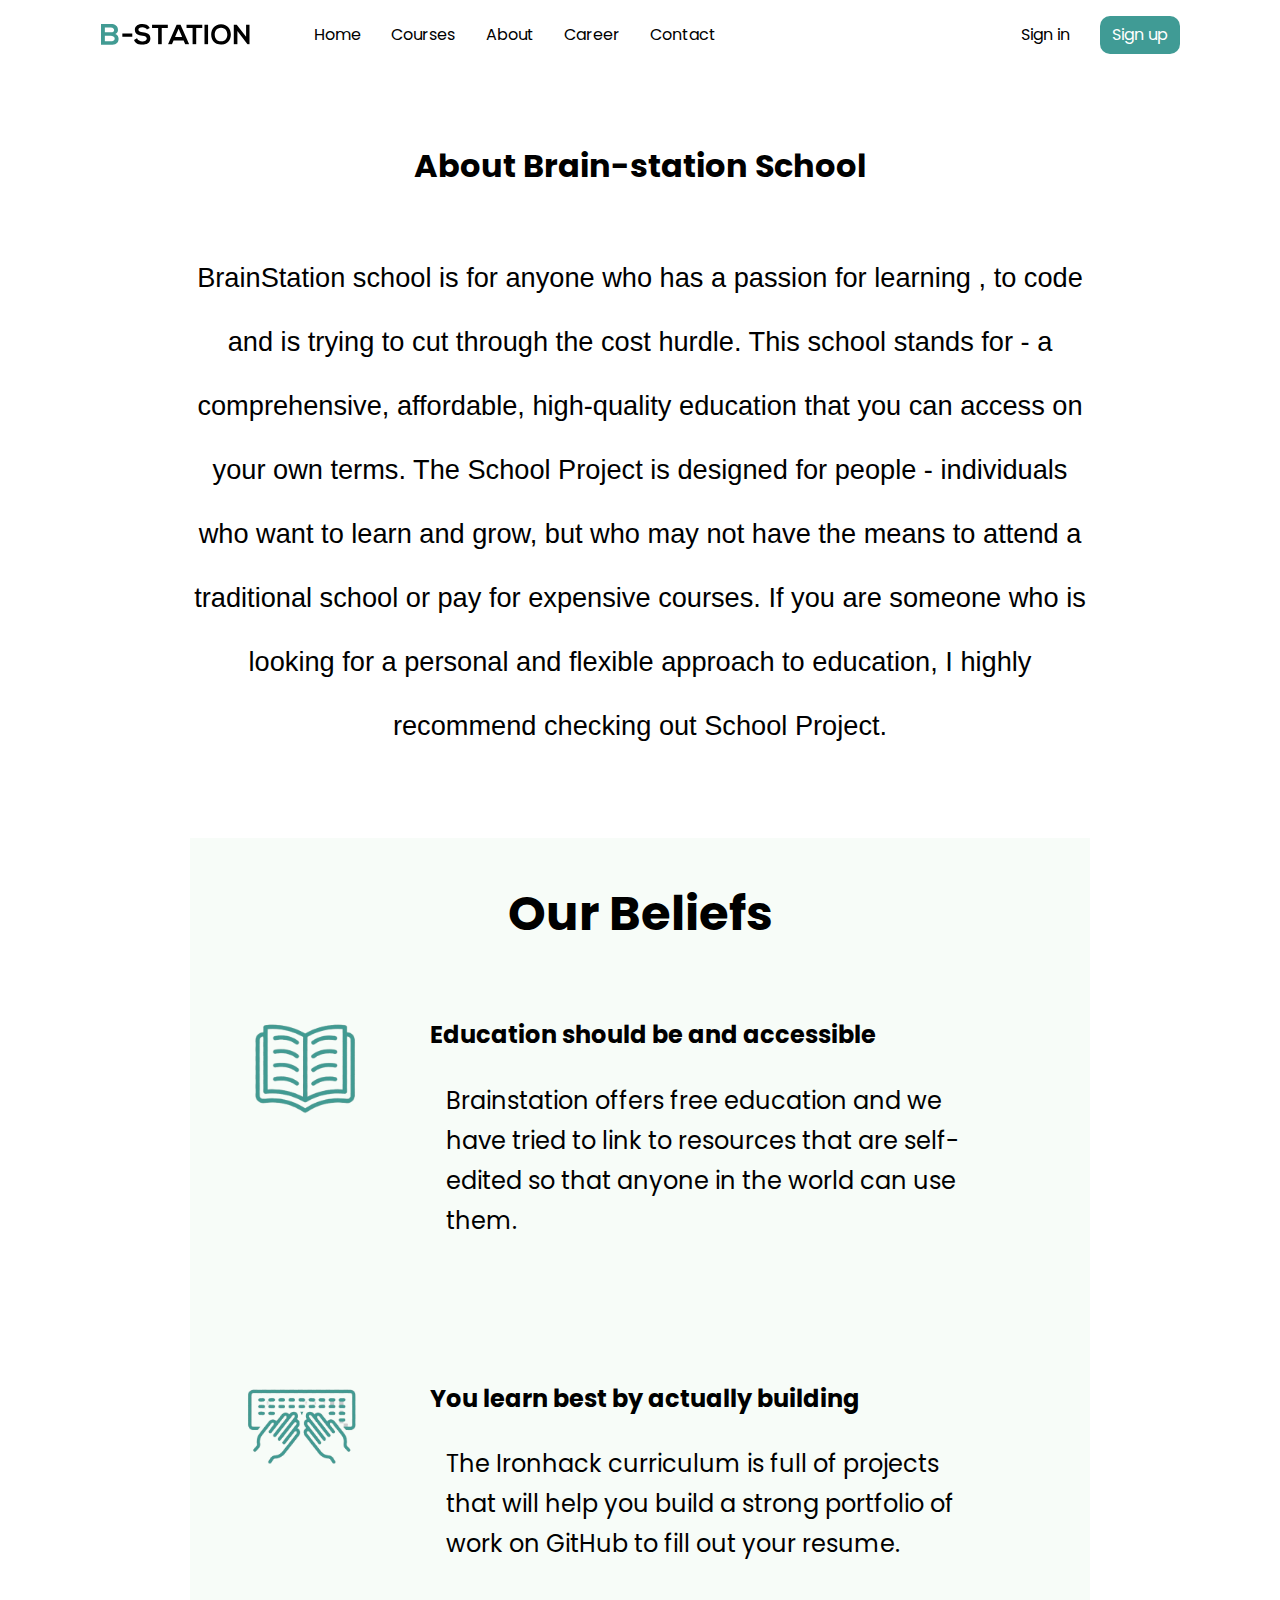
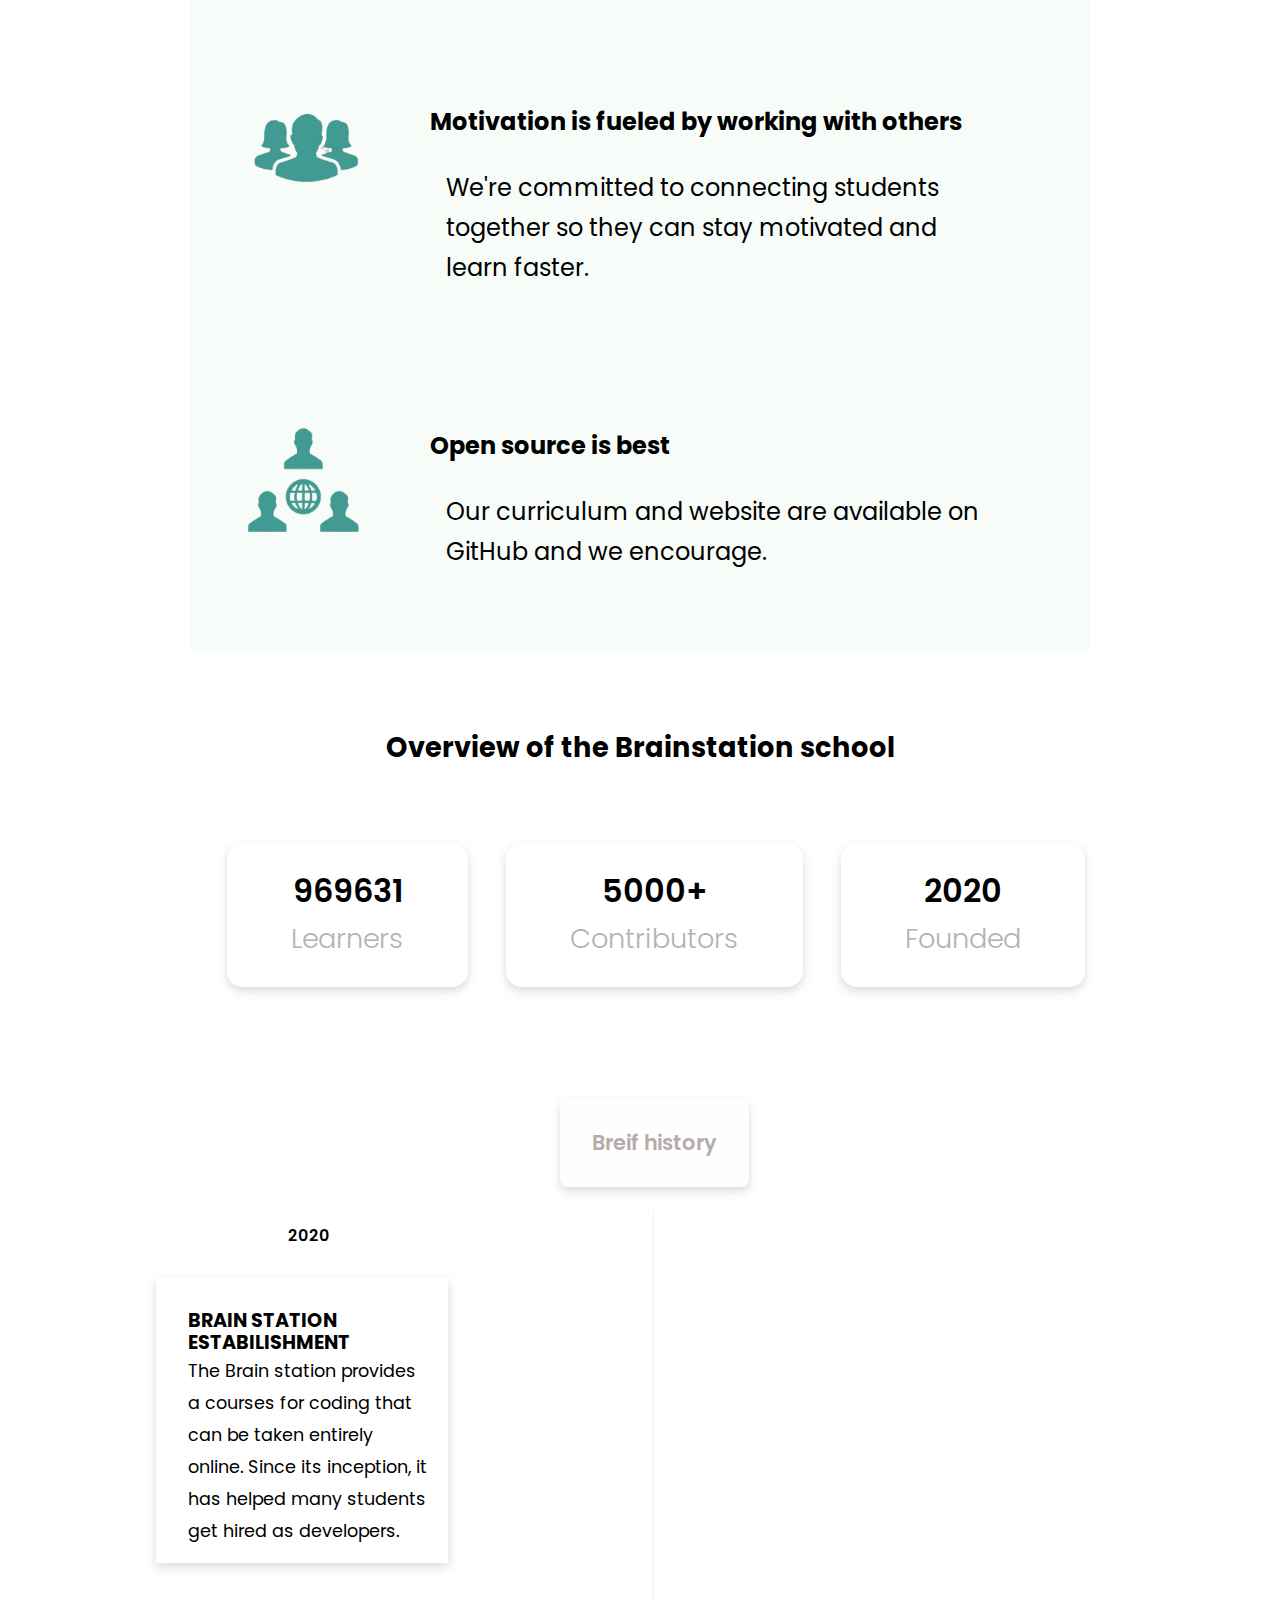
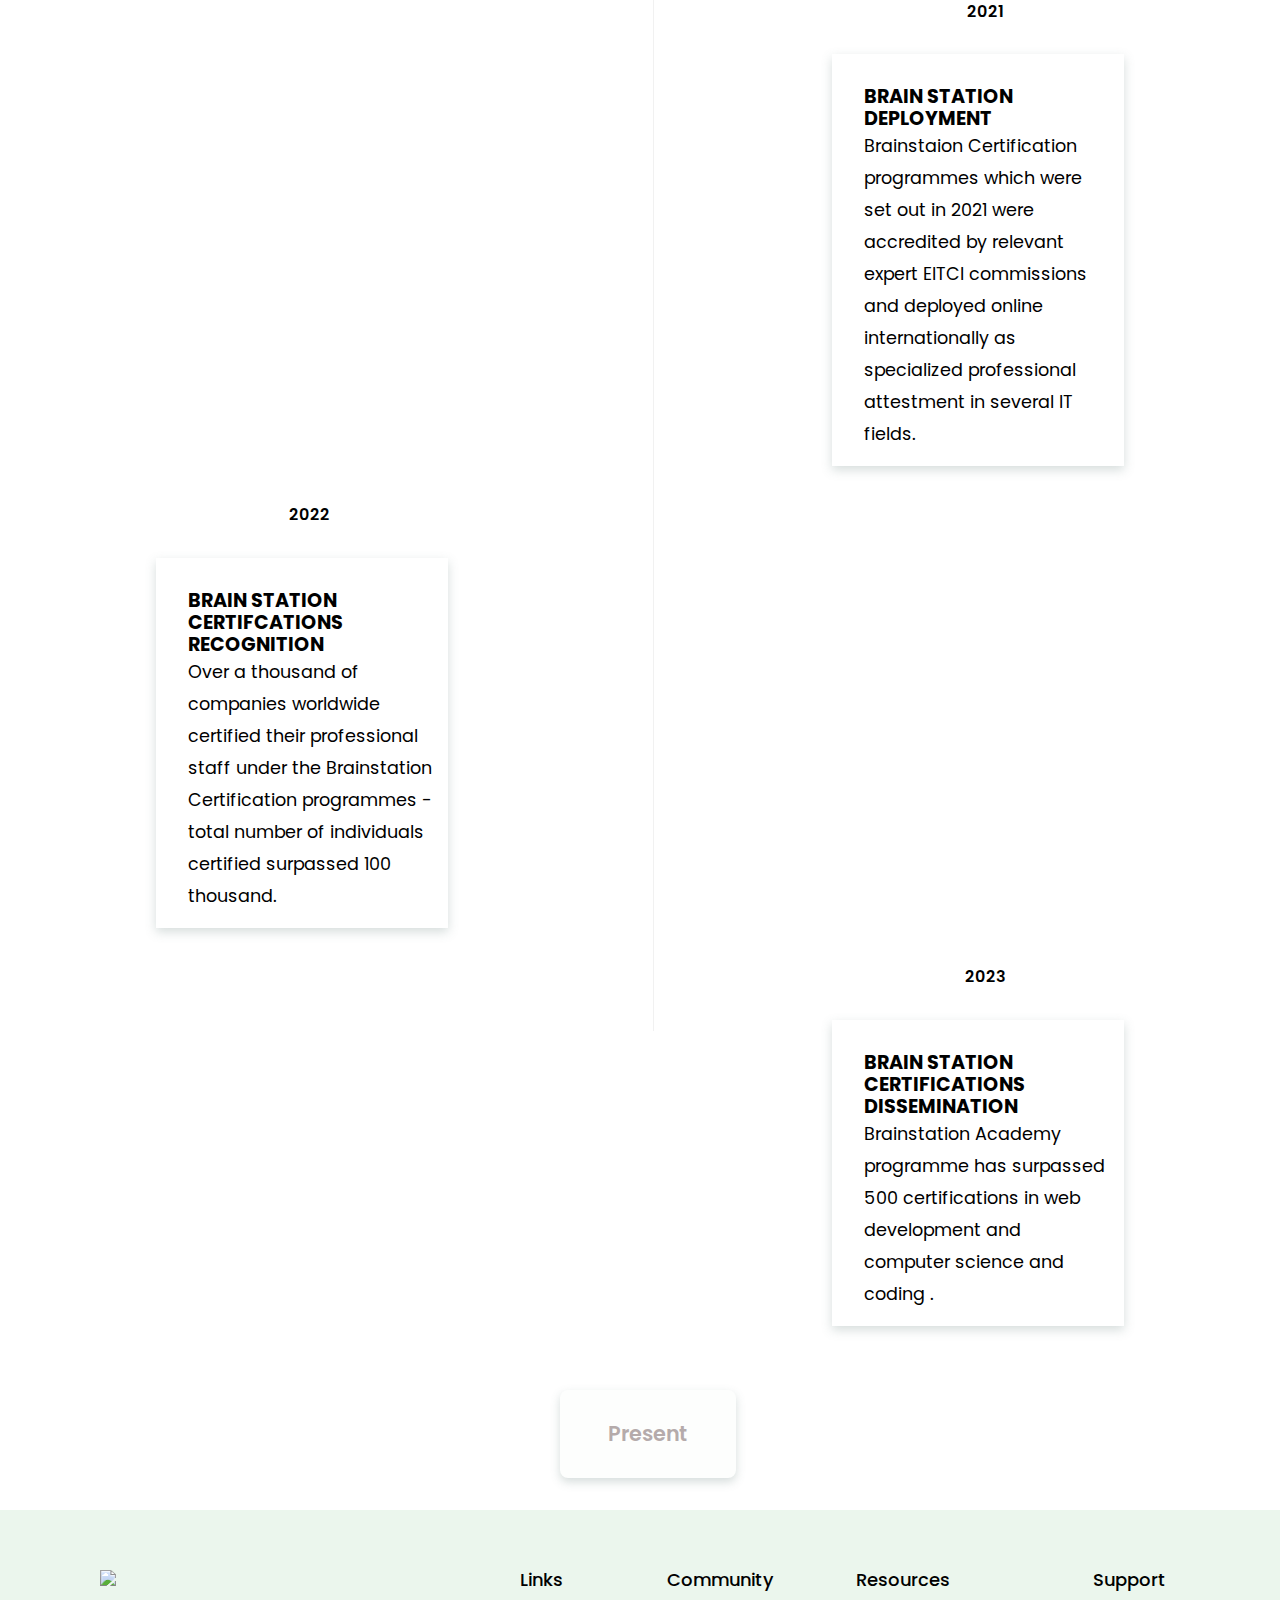
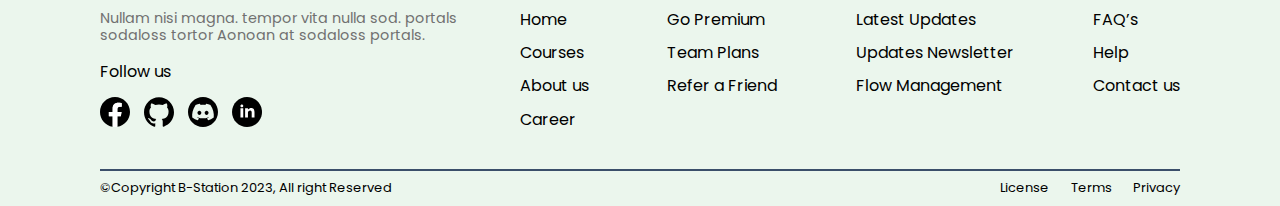
==== pages/about.html @ 4d14a23e "update" ====
<!DOCTYPE html>
<html lang="en">
  <head>
    <meta charset="UTF-8" />
    <meta http-equiv="X-UA-Compatible" content="IE=edge" />
    <meta name="viewport" content="width=device-width, initial-scale=1.0" />
    <link rel="icon" type="image/x-icon" href="../assets/icon/logo-b.svg" />
    <link rel="stylesheet" href="../css/normalize.css" />
    <link rel="stylesheet" href="../css/about.css" />
    <title>B-Station</title>
  </head>
  <body>
    <!-- ------------------*** Header*** ------------------ -->
    <header>
      <nav class="my-navbar">
        <a href="#" class="nav-branding"
          ><img src="../assets/icon/logo.svg" alt="logo"
        /></a>
        <ul class="nav-menu">
          <li class="nav-item">
            <a href="../index.html" class="nav-link">Home</a>
          </li>
          <li class="nav-item">
            <a href="courses.html" class="nav-link">Courses</a>
          </li>
          <li class="nav-item">
            <a href="about.html" class="nav-link">About</a>
          </li>
          <li class="nav-item">
            <a href="career.html" class="nav-link">Career</a>
          </li>

          <li class="nav-item flex-space">
            <a href="contact.html" class="nav-link">Contact</a>
          </li>
          <li class="nav-item">
            <a href="login.html" class="nav-link"> Sign in</a>
          </li>
          <li class="nav-item">
            <a href="register.html" class="nav-link"> Sign up</a>
          </li>
        </ul>
        <div class="hamburger">
          <span class="bar"></span>
          <span class="bar"></span>
          <span class="bar"></span>
        </div>
      </nav>
    </header>
    <div style="width: 100%; height: 70px"></div>
    <!-- ------------------------------------*** main *** ------------------ -->
    <main class="about-main">
      <!-------------------------------this is the first section--------------------------- -->
          <div class="intro-about">
              <h1 class="heading-about">About Brain-station School</h1>
              <p class="about-text">BrainStation school is for anyone who has a passion for learning ,
              to code and is trying to cut through the cost hurdle. This school stands for - a comprehensive,
               affordable, high-quality education that you can access on your own terms.
              The School Project is designed for people - individuals who want to learn and grow,
               but who may not have the means to attend a traditional school or pay for expensive courses.
              If you are someone who is looking for a personal and flexible approach to education,
              I highly recommend checking out School Project.</p>
          </div>
      
      
      <!---------------------------- this is the second section of about page------------------------>
      <div class="beliefs">
              <h2>Our Beliefs</h2>
              <div class="vesion1">
              <img src="..\assets\images\1-removebg-preview.png" alt="This image represent the education">
              <div class="text">
              <h3>Education should be and accessible</h3>
              <p class="beliefs">Brainstation offers free education and we have tried to link to resources
              that are self-edited so that anyone in the world can use them.</p>
          </div>
          </div>
          <div class="vesion2">
              <img src="..\assets\images\22-removebg-preview.png" alt="This image represent the accessible">
              <div class="text">
              <h3>You learn best by actually building</h3>
              <p class="beliefs">The Ironhack curriculum is full of projects that will help you build
                  a strong portfolio of work on GitHub to fill out your resume.</p></div>
          </div>
          <div class="vesion3">
              <img src="..\assets\images\3-removebg-preview.png" alt="This image represent the learning best">
              <div class="text">
              <h3>Motivation is fueled by working with others</h3>
              <p class="beliefs">We're committed to connecting students together so they can stay
                   motivated and learn faster.</p></div>
          </div>
          <div class="vesion4">
              <img src="..\assets\images\4-removebg-preview.png" alt="This image represent the working">
              <div class="text">
              <h3>Open source is best</h3>
              <p class="beliefs">Our curriculum and website are available on GitHub and we encourage. </p>
          </div>
      </div>
          </div>
      </div>
      <!-- -------------------------------------------this third section -------------------------------->
      <div class="overview-about">
          <h2 class="overview-about">Overview of the Brainstation school </h2>
          <div class="items" id=" card">
          <div class="item">
              <p>969631</p>
              <p class="second">Learners</p>
          </div>
          <div class="item">
              <p>5000+</p>
              <p class="second">Contributors</p>

          </div>
          <div class="item">
              <p>2020</p>
              <p class="second">Founded</p>
          </div>
      </div>
      </div>
      <!----------------------------------this fourth section----------------------------------->
      <div class="line-desktop"></div>
      
      <div class="history">
          <div class="breif">
              <p>Breif history</p>
          </div>
          <!-- -------------------------------one----------------------------------------->
          <div class="one">
          <div class="line-icon">
          <div class="line"></div>
           <i class="fa-solid fa-calendar-days"></i><span>2020</span>
          </div>
           <div class="history-text">
                  <h3>BRAIN STATION ESTABILISHMENT</h3>
                  <p>The Brain station provides a courses for coding  that can be taken
                       entirely online. Since its inception, it has helped many students get
                        hired as developers.</p>
              </div>
          </div>
          <!-- --------------------------------two----------------------------------------->
      <div class="two">
              <div class="line-icon">
                  <div class="line"></div>
                  <i class="fa-solid fa-calendar-days"></i><span>2021</span>
                  </div>
                      <div class="history-text">
                      <h3>BRAIN STATION DEPLOYMENT</h3>
                      <p>Brainstaion Certification programmes which were set out in 2021 were accredited by relevant
                      expert EITCI commissions and deployed online internationally as specialized professional 
                      attestment in several IT fields.</p>
                      </div>
                  </div>
       <!-------------------------------------------- three ----------------------------->
      <div class="three">
                      <div class="line-icon">
                          <div class="line"></div>
                          <i class="fa-solid fa-calendar-days"></i><span>2022</span> </div>
                           <div class="history-text">
                              <h3>BRAIN STATION CERTIFCATIONS RECOGNITION</h3>
                               <p>Over a thousand of companies worldwide certified their professional staff under the 
                       Brainstation Certification programmes - total number of individuals certified surpassed 100 
                       thousand.</p>
                            </div>
                          </div>
      
                          <div class="four">
                              <div class="line-icon">
                                  <div class="line"></div>
                                  <i class="fa-solid fa-calendar-days"></i><span>2023</span> </div>
                                   <div class="history-text">
                                      <h3>BRAIN STATION CERTIFICATIONS DISSEMINATION</h3>
                                       <p>Brainstation Academy programme has
                                           surpassed 500 certifications in web development and computer science and coding .</p>
                                    </div>
                                  </div>
                                     <!----------------------------------------------------------------------the vertical line------------------------------------------------------------ -->
         <div class="present">
          <div class="line"></div>
          <div class="breif2">
              <p>Present</p>
          </div>
      </div>
      </div>
      </main>

    <!-- ------------------*** Footer *** ------------------ -->

    <section class="section-footer">
      <footer class="top">
        <div class="logo-footer">
          <img src="./assets/icon/logo.svg" />
          <div class="description">
            Nullam nisi magna. tempor vita nulla sod. portals sodaloss tortor
            Aonoan at sodaloss portals.
          </div>
          <div>Follow us</div>
          <div class="social-media">
            <img src="../assets/icon/facebook.svg" alt="facebook" />
            <img src="../assets/icon/github.svg" alt="facebook" />
            <img src="../assets/icon/discord.svg" alt="facebook" />
            <img src="../assets/icon/linkedin.svg" alt="facebook" />
          </div>
        </div>

        <div class="my-links">
          <div>
            <h2>Links</h2>
            <a href="#">Home</a>
            <a href="#">Courses</a>
            <a href="#">About us</a>
            <a href="#">Career</a>
          </div>
          <div>
            <h2>Community</h2>
            <a href="#">Go Premium</a>
            <a href="#">Team Plans</a>
            <a href="#">Refer a Friend</a>
          </div>
          <div>
            <h2>Resources</h2>
            <a href="#">Latest Updates</a>
            <a href="#">Updates Newsletter</a>
            <a href="#">Flow Management</a>
          </div>
          <div>
            <h2>Support</h2>
            <a href="#">FAQ’s</a>
            <a href="#">Help</a>
            <a href="#">Contact us</a>
          </div>
        </div>
      </footer>
      <footer class="bottom">
        <div class="legal">
          <div>&copy;Copyright B-Station 2023, All right Reserved</div>
          <div>
            <a href="#"> License </a>
            <a href="#"> Terms </a>
            <a href="#"> Privacy </a>
          </div>
        </div>
      </footer>
    </section>
    <script src="../javascript/script.js"></script>
  </body>
</html>
---- css/about.css ----
/* import */
@import url('https://fonts.googleapis.com/css2?family=Poppins:wght@100;200;300;400;500;600;700&display=swap');

* {
    padding: 0;
    margin: 0;
    box-sizing: border-box;
    font-family: 'Poppins', sans-serif;
}
/* ----------*** Header ***---------- */
header {
    background-color: #ffffff;
    position: fixed;
    top: 0;
    width: 100%;
    padding: 0 100px;
    z-index: 100;
}

li {
    list-style: none;
}

a {
    color: black;
    text-decoration: none;
}

.my-navbar {
    min-height: 70px;
    display: flex;
    justify-content: space-between;
    align-items: center;
}

.nav-branding {
    padding-right: 5vw;
}

.nav-branding img {
    width: 150px;
}

.nav-menu {
    display: flex;
    justify-content: start;
    align-items: center;
    gap: 3.5%;
    width: 100%;
    /* padding-top: 15px; */


}

.nav-menu li:last-child {
    transition: 0.7s ease;
    padding: 10px 12px;
    background-color: #409B95;
    border-radius: 10px;
}

.nav-menu li:last-child a {
    color: #ffffff;
}

.nav-branding {
    font-size: 2rem;
}

.nav-link {
    transition: 0.7s ease;
}

.nav-link:hover {
    color: #409B95;
}

.hamburger {
    display: none;
    cursor: pointer;
}

.bar {
    display: block;
    width: 25px;
    height: 3px;
    margin: 5px auto;
    -webkit-transition: all 0.3s ease-in-out;
    transition: all 0.3s ease-in-out;
    background-color: #000000;
}

.flex-space {
    flex-grow: 2;
}


@media (max-width:768px) {
    header {
        padding: 0 20px;
    }

    .hamburger {
        display: block;
    }

    .hamburger.active .bar:nth-child(2) {
        opacity: 0;
    }

    .hamburger.active .bar:nth-child(1) {
        transform: translateY(8px) rotate(45deg);
    }

    .hamburger.active .bar:nth-child(3) {
        transform: translateY(-8px) rotate(-45deg);
    }

    .nav-menu {
        position: fixed;
        left: -100%;
        top: 70px;
        gap: 0;
        flex-direction: column;
        background-color: #ffffff;
        width: 100%;
        text-align: center;
        transition: 0.3s;
    }

    .nav-item {
        margin: 16px 0;
    }

    .nav-menu.active {
        left: 0;
    }
}

/* Small Screens */

@media (min-width: 768px) and (max-width: 991px) {
    header {
        padding: 0 40px;
    }
}

/* ----------*** category ***---------- */
.about-main{
    margin:0 7%;
  }
  .heading-about{
  font-weight: 700;
  line-height:4rem;
  text-align: center;
  margin-bottom: 3rem;
  margin-top: 4rem;
  }
  @media (min-width: 768px) and (max-width: 991px) {
    .heading-about {
        font-size: 2rem;
        line-height: 2rem;
        text-align: center;
        margin-bottom: 2rem;
        margin-top: 4rem;
    }
    }
    @media (max-width:768px){
        .about-main{
            margin:0 7%;
          }
    }
    @media (max-width:768px) {
        .heading-about {
            font-weight: 700;
            font-size: 1.1rem;
            line-height: 18px;
            text-align: center;
            margin-bottom: 2rem;
            margin-top: 4rem;
            }
        }

  .about-text{
  font-family: 'Arial';
  font-style: normal;
  font-weight: 500;
  line-height: 4rem;
  font-size: 1.7rem;
  text-align: center;
  margin-bottom: 5rem;
  margin-left: 100px;
  margin-right: 100px;
  }
  @media (min-width: 768px) and (max-width: 991px){
    .about-text{
        font-family: 'Arial';
        font-style: normal;
        font-weight: 500;
        line-height: 3rem;
        font-size: 1.2rem;
        text-align: justify;
        margin-bottom: 2rem;
        margin-left: 8%;
        margin-right: 8%;
  }
}
@media (max-width:768px) {
    .about-text {
        font-family: 'Arial';
        font-style: normal;
        font-weight: 400;
        line-height: 1.5rem;
        text-align: justify;
        margin-bottom: 2rem;
        font-size: 1.25rem;
        margin-left: 20px;
  margin-right: 20px;
        }
    }
  .beliefs{
    background-color: #F7FCF8;
    padding: 1rem;
    font-size: 2rem;
    margin-left: 100px;
    margin-right: 100px;
  }
  @media (max-width:768px) {
    .beliefs{
        text-align: center;
        background-color: #F7FCF8;
        padding: 1rem;
        margin-bottom: 2rem;
        margin-left: 20px;
        margin-right: 20px;
      }
  }
  .beliefs p{
      background-color: none;
      width: 80%;
  }
  @media (min-width: 768px) and (max-width: 991px){
    .beliefs p{
    margin-left: 0;
    }}
    @media (max-width:768px) {
        .beliefs p{
            font-size: 1rem;
   }
    }

  .beliefs h2{
      text-align: center;
      margin-top: 2rem;
  }

  @media (min-width: 768px) and (max-width: 991px){
    .beliefs h2{
    text-align: center;
    margin-top: 4rem;
    font-size: 1.8rem;
  }
}
@media (max-width:768px) {
        .beliefs h2 {
    text-align: center;
    margin-top: 2rem;
    font-size: 1.8rem;
}
}
  .beliefs img{
    width: 8rem;
    height: max-content;
    margin-top: 4rem;
  }
  @media (min-width: 768px) and (max-width: 991px){ 
    .beliefs img{
        width: 8rem;
        height: max-content;
        margin-top: 4rem; 
       margin-left: 35%;
    }
}
@media (max-width:768px) {
    .beliefs img{
            width: 8rem;
            height: max-content;
            margin-top: 2rem;
            margin-left: 0; 
        }
        }
  .overview-about h2{
    font-size: 1.7rem;
    text-align: center;
    margin-bottom: 5rem;
    margin-top: 5rem;
  }
  @media (min-width: 768px) and (max-width: 991px){ 
    .overview-about h2{
        font-size: 1.5rem;
        text-align: center;
        margin-bottom: 3rem;
        margin-top: 3rem
    }
}
@media (max-width:768px) {
    .overview-about h2{
        font-size: 1.2rem;
        text-align: center;
        margin: 3rem 3rem;
        line-height: 2rem;
    }
}

  .items{
     justify-content: space-evenly;
    display: flex;
    font-size: 2rem;
    margin-bottom: 5rem;
    margin-left: 100px;
    margin-right: 100px;

  }
  @media (max-width:768px) {
    .items{
        display: flex;
        flex-direction: column;
        justify-content: space-between;
        font-size: 5rem;
        margin-bottom: 3rem;
        margin-left: 6%;
        margin-right: 6%;
  }}
  .item{
    border-radius: 1rem;
    box-shadow: rgba(92, 119, 117, 0.25) 0px 4px 10px;
    text-align: center;
    line-height: 2rem;
    padding: 2rem 4rem;
    font-weight: 600;
    margin-bottom: 2rem;
    margin-left: 2rem;
  }

  @media (min-width: 768px) and (max-width: 991px){ 
    .item{
        line-height: 2rem;
        padding: 1rem 2rem;
        font-weight: 600;
       font-size: 1.5rem;
       box-shadow: 0px 4px 10px rgba(92, 119, 117, 0.25);
       border-radius: 1rem;
       text-align: center;
    }
}
@media (max-width:768px) {
    .item{
        line-height: 2rem;
        padding: 1rem 2rem;
        font-weight: 600;
       font-size: 1.5rem;
    }  
}

  .second{
      color: rgb(178, 178, 178);
      font-size: 1.7rem;
      padding-top: 1rem;
      font-weight: 300;
  }
  @media (min-width: 768px) and (max-width: 991px){ 
    .second{
        line-height: 1.2rem;
       font-size: 1.2rem;
    }
}
@media (max-width:768px) {
    .second{
        line-height: 1.2rem;
       font-size: 1.2rem;
    } 
}
  .vesion1{
      display: flex;
      justify-content: start;
      margin-left: 2rem;
      margin-bottom: 3rem;
  }
  @media (min-width: 768px) and (max-width: 991px){
    p .beliefs{
    margin-left: 2rem;
    }}
     @media (max-width:768px) {
        p .beliefs{
            margin-left: 2rem;
            }
    }
  @media (min-width: 768px) and (max-width: 991px){
    .vesion1{
        display: block;
        justify-content: start;
        margin-bottom: 3rem;
        margin-left: 5%;
        margin-bottom: 2rem;
  }
  .vesion1 h3{
    font-size: 2rem;
    padding: 0;
  }
  .beliefs .text p{
    font-size: 2rem;
    padding: 0;
    line-height: 3rem;
    font-size: 1.2rem;
    margin-left: 2rem;
    margin-top: 2rem;
    text-align: center;
  }
}
@media (max-width:768px) {
    .vesion1{
        display: block;
        justify-content: start;
        margin-bottom: 3rem;
        margin-left: 5%;
        margin-bottom: 2rem;
  }
  .vesion1 h3{
    font-size: 2rem;
    padding: 0;
  }
  .beliefs .text p{
    font-size: 2rem;
    padding: 0;
    line-height: 3rem;
    font-size: 1.2rem;
    margin-left: 2rem;
    margin-top: 2rem;
    text-align: center;
  }
}

  .vesion2{
    display: flex;
    justify-content: start;
    margin-left: 2rem;
    margin-bottom: 3rem;
  }

  @media (min-width: 768px) and (max-width: 991px){
    p .beliefs{
    margin-left: 2rem;
    }}
    @media (max-width:768px) {
        p .beliefs{
            margin-left: 2rem;
            } 
    }
  @media (min-width: 768px) and (max-width: 991px){
    .vesion2{
        display: block;
        justify-content: start;
        margin-bottom: 3rem;
        margin-left: 5%;
        margin-bottom: 2rem;
  }
  .vesion2 h3{
    font-size: 2rem;
    padding: 0;
  }
  .beliefs .text p{
    padding: 0;
    line-height: 3rem;
    font-size: 1.2rem;
    margin-left: 2rem;
    margin-top: 2rem;
    text-align: center;
  }
}
@media (max-width:768px) {
    .vesion2{
        display: block;
        justify-content: start;
        margin-bottom: 3rem;
        margin-left: 5%;
        margin-bottom: 2rem;
  }
  .vesion2 h3{
    font-size: 2rem;
    padding: 0;
  }
  .beliefs .text p{
        font-size: 2rem;
        padding: 0;
        line-height: 1.5rem;
        font-size: 1rem;
        margin-left: 2rem;
        margin-top: 2rem;   
    }  
}
  .vesion3{
      display: flex;
      justify-content: start;
      margin-left: 2rem;
      margin-bottom: 3rem;
  }

  @media (min-width: 768px) and (max-width: 991px){
    p .beliefs{
    margin-left: 2rem;
    }}
    @media (max-width:768px) {
        p .beliefs{
            margin-left: 2rem;
            }  
    }
  @media (min-width: 768px) and (max-width: 991px){
    .vesion3{
        display: block;
        justify-content: start;
        margin-bottom: 3rem;
        margin-left: 5%;
        margin-bottom: 2rem;
  }
  .vesion3 h3{
    font-size: 2rem;
    padding: 0;
  }
  .beliefs .text p{
    padding: 0;
    line-height: 3rem;
    font-size: 1.2rem;
    margin-left: 2rem;
    margin-top: 2rem;
    text-align: center;
  }
}

@media (max-width:768px) {
    .vesion3{
        display: block;
        justify-content: start;
        margin-bottom: 3rem;
        margin-left: 5%;
        margin-bottom: 2rem;
  }
  .vesion3 h3{
    font-size: 2rem;
    padding: 0;
  }
  .beliefs .text p{
    font-size: 2rem;
    padding: 0;
    line-height: 1.5rem;
    font-size: 1rem;
    margin-left: 2rem;
    margin-top: 2rem;
}
}
  .vesion4{
      display: flex;
      justify-content: start;
      margin-left: 2rem;
      margin-bottom: 3rem;
  }

  @media (min-width: 768px) and (max-width: 991px){
    p .beliefs{
    margin-left: 2rem;
    }}
    @media (max-width:768px) {
        p .beliefs{
            margin-left: 2rem;
            }  
    }
  @media (min-width: 768px) and (max-width: 991px){
    .vesion4{
        display: block;
        justify-content: start;
        margin-bottom: 3rem;
        margin-left: 5%;
        margin-bottom: 2rem;
  }
  .vesion4 h3{
    font-size: 2rem;
    padding: 0;
  }
  .beliefs .text p{
    padding: 0;
    line-height: 3rem;
    font-size: 1.2rem;
    margin-left: 2rem;
    margin-top: 2rem;
    text-align: center;
  }
}
@media (max-width:768px) {
    .vesion4{
        display: block;
        justify-content: start;
        margin-bottom: 3rem;
        margin-left: 5%;
        margin-bottom: 2rem;
  }
  .vesion4 h3{
    font-size: 2rem;
    padding: 0;
  }
  .beliefs .text p{
    font-size: 2rem;
    padding: 0;
    line-height: 1.5rem;
    font-size: 1rem;
    margin-left: 2rem;
    margin-top: 2rem;
}
}
  .text h3{
      margin-left: 4rem;
      padding-top: 5rem;
      font-size: 1.5rem;
  }
  @media (min-width: 768px) and (max-width: 991px){
    .text h3{
        margin-left: -0.5rem;
        padding-top: 1rem;
        text-align: center;
        font-size: 1.5rem;
    }}
    @media (max-width:768px) {
        .text h3{
            margin-left: -0.5rem;
            padding-top: 1rem;
            text-align: center;
            font-size: 1.2rem;
        }    
    }

  .text p{
        margin-left: 4rem;
    line-height: 2.5rem;
    padding-top: 2rem;
    font-size: 1.5rem;
}
@media (min-width: 768px) and (max-width: 991px){
    .text p{
        margin-left: 10rem;
        line-height: 5rem;
        padding-top: 2rem;
    }}
    @media (max-width:768px) {
        .text p{
            margin-left: 10rem;
            line-height: 5rem;
            padding-top: 2rem;
        }   
    }
  .history{
    text-align: center;
    display: grid;
    grid-template-columns: 5fr 1fr 5fr;
    grid-row: 1fr 3fr 3fr 3fr 3fr 1fr;
    gap: 2rem;
    height: max-content;
    margin-top: 6%;
    margin-right: 6%;
    margin-left: 6%;
  }
  @media (min-width: 768px) and (max-width: 991px){ 
    .history{
        text-align: center;
        display: block;
    }}
    @media (max-width:768px) {
        .history{
            text-align: center;
            display: block;
        }   
    }
    /*-------------------------------------------------------------- noww------------------------- */
  .breif{
    text-align: center;
    border-radius: 0.5rem;
    font-weight: 600;
    width: max-content;
    padding: 2rem 2rem;
    color: rgba(181, 171, 171, 1);
    background: #FDFEFD;
    box-shadow: 0px 4px 10px rgba(92, 119, 117, 0.25);
    grid-column: 2/3;
    grid-row: 1/2;
    height: max-content;
    font-size: 1.3rem;
    margin-left: 5rem;
  }


  @media (min-width: 768px) and (max-width: 991px){ 
    .breif {
        padding: 1rem 1rem;
        font-size: 1rem;
        margin-left: 40%;
        margin-bottom: 2rem;
    }}
    @media (max-width:768px) {
        .breif{
        text-align: center;
        border-radius:.5rem ;
        font-weight: 600;
        font-size: 1.2rem;
        padding: 1rem;
        margin-left: 25%;
        margin-bottom: 2rem;
        color: rgba(181, 171, 171, 1);
        background: #FDFEFD;
        box-shadow: 0px 4px 10px rgba(92, 119, 117, 0.25);
    }}
  .one{
      grid-column: 1/2;
      grid-row: 2/3;
    }
    .two{
      grid-column: 3/4;
      grid-row: 3/4;
    }
    .three{
      grid-column: 1/2;
      grid-row: 4/5;
    }
    .four{
      grid-column: 3/4;
      grid-row: 5/6;
    }
    .present{
      grid-column: 2/3;
      grid-row: 6/7;
       width: 20rem;
      }
    .line-desktop{
    background-color: rgb(241 241 241);
    width: 0.1rem;
    height: 1420px;
    margin-left: 44%;
    position: absolute;
    z-index: 200;
    margin-top: 7rem;
    }
    @media (min-width: 768px) and (max-width: 991px){ 
        .line-desktop {
            display: none;
        }}
        @media (max-width:768px) {
            .line-desktop {
                display: none;
            }
        }
  .breif2{
    text-align: center;
    border-radius:.5rem ;
    font-weight: 600;
    font-size: 1.3rem;
    width: 50%;
    padding: 2rem 3rem;
    margin-bottom: 2rem;
    margin-top: 2rem;
    margin-left: 5rem;
    width: max-content;
    color: rgba(181, 171, 171, 1);
    background: #FDFEFD;
    box-shadow: 0px 4px 10px rgba(92, 119, 117, 0.25);
  
}
@media (min-width: 768px) and (max-width: 991px){ 
    .breif2 {
        padding: 1rem 1rem;
        font-size: 1rem;
        margin-left: 80%;
    }}
    @media (max-width:768px) {
        .breif2 {
            margin-left: 20%;
            font-size: 1.2rem;
            padding: 2rem;
        }}
  .line-icon{
    margin-bottom: 2rem;
    text-align: center;
    font-size:1.5rem;
  }
  .line-icon span{
    font-weight: 600;
    padding-left: 1rem;
    font-size: 1rem;
  }
  @media (min-width: 768px) and (max-width: 991px){ 
    .line-icon{
        font-size:1.5rem;
        margin-top: 3rem;
    }}
    @media (max-width:768px) {
        .line-icon span{
            font-size: 1.5rem;
        } 
    }
  .line-icon i{
    margin-left: -.1rem;
  }
  .history-text{
    padding: 1rem;
    box-shadow: 0px 4px 10px rgba(92, 119, 117, 0.25);
    margin-top: 2rem;
    padding-left: 2rem;
    padding-top: 2rem;
    font-size: 1.2rem;

  }
  @media (min-width: 768px) and (max-width: 991px){ 
    .history-text {
        box-shadow: 0px 4px 10px rgba(92, 119, 117, 0.25);
        padding-left: 3rem;
        padding-top: 2rem;
      }}
      @media (max-width:768px) {
    .history-text {
    padding: 1rem;
    box-shadow: 0px 4px 10px rgba(92, 119, 117, 0.25);
    padding-left: 3rem;
    padding-top: 1rem;
    margin-bottom: 2rem;
   
}
    }

  .history-text h3{
    text-align: start;
    font-size: 1.2rem;
  }
  @media (min-width: 768px) and (max-width: 991px){ 
    .history-text h3{
        text-align: start;
        line-height:2.5rem;
        font-size: 1.5rem;  
    }}
    @media (max-width:768px) {
        .history-text h3{
            text-align: start;
            line-height:2rem;
            font-size: .9rem;  
        }  
    }
  .history-text p{
        text-align: start;
    line-height: 2rem;
    font-size: 1.1rem;
  }
  @media (min-width: 768px) and (max-width: 991px){ 
    .history-text p{
        text-align: start;
        line-height:2.5rem;
        font-size: 1.2rem;  
    }}
    @media (max-width:768px) {
        .history-text p {
            text-align: start;
            line-height: 1.5rem;
            font-size: .9rem;
        } 
    }


/* ----------*** Footer ***---------- */

.section-footer {
    background-color: #EBF6ED;
    padding: 60px 100px 0;
}

footer {
    display: flex;
    align-items: flex-start;

}

.logo-footer img {
    width: 170px;
}

.description {
    margin: 20px 0;
    color: #717171;
    font-size: 0.9rem;
    width: 90%;
}

.social-media {
    margin-top: 15px;
}

.social-media img {
    width: 30px;
    margin-right: 10px;
}

/* links */
.my-links {
    display: flex;
    flex-wrap: wrap;
    justify-content: space-between;
    gap: 20px;

    width: 100%;
}

.my-links>div {
    display: flex;
    flex-direction: column;
    gap: 15px;
    margin-bottom: 20px;

}


.my-links h2 {
    margin-bottom: 5px;
    font-size: 18px;
    color: #000000;
    font-weight: 500;
}

.my-links a {
    color: #000;
    font-size: 16px;
    text-decoration: none;
}

footer.top {
    border-bottom: 2px solid #3a4f6a;
    padding-bottom: 20px;
}

.legal {
    font-size: 13px;
    display: flex;
    justify-content: space-between;
    width: 100%;
    margin: 10px 0;
}

.legal>div:last-child {
    width: 180px;
    display: flex;
    justify-content: space-between;

}

.legal a {
    font-size: 13px;
    color: #000;
    text-decoration: none;
}



/* Mobile */

@media (max-width: 767px) {
    .section-footer {
        padding: 60px 20px 0;
    }

    footer {
        flex-direction: column;
    }

    .my-links {
        flex-direction: column;
        margin-top: 40px;
    }

    .my-links>div {
        margin-bottom: 35px;
    }



    .legal {
        flex-direction: column;
    }

    .legal>div:last-child {
        margin-top: 10px;
    }

}

/* Small Screens */

@media (min-width: 768px) and (max-width: 991px) {
    .section-footer {
        padding: 60px 40px 0;
        margin-bottom: 20rem;
    }


}

/* Medium Screens */
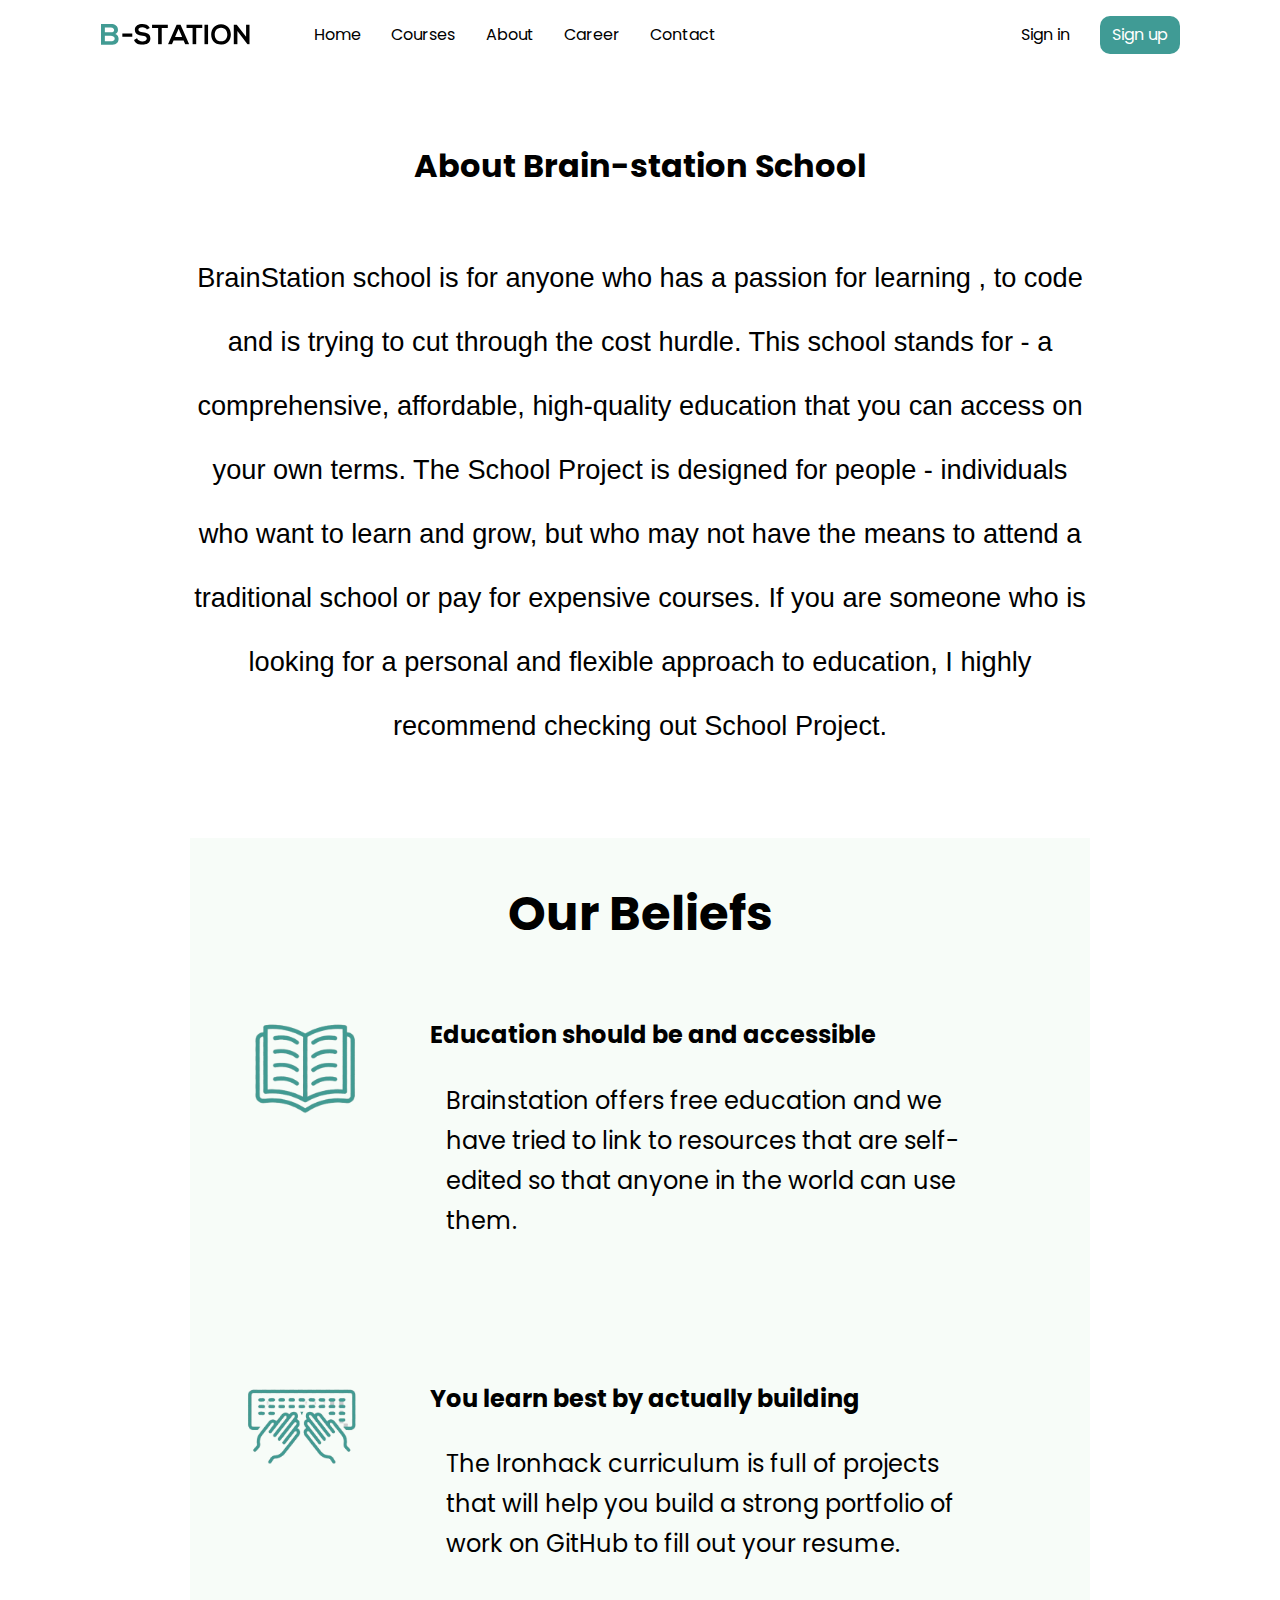
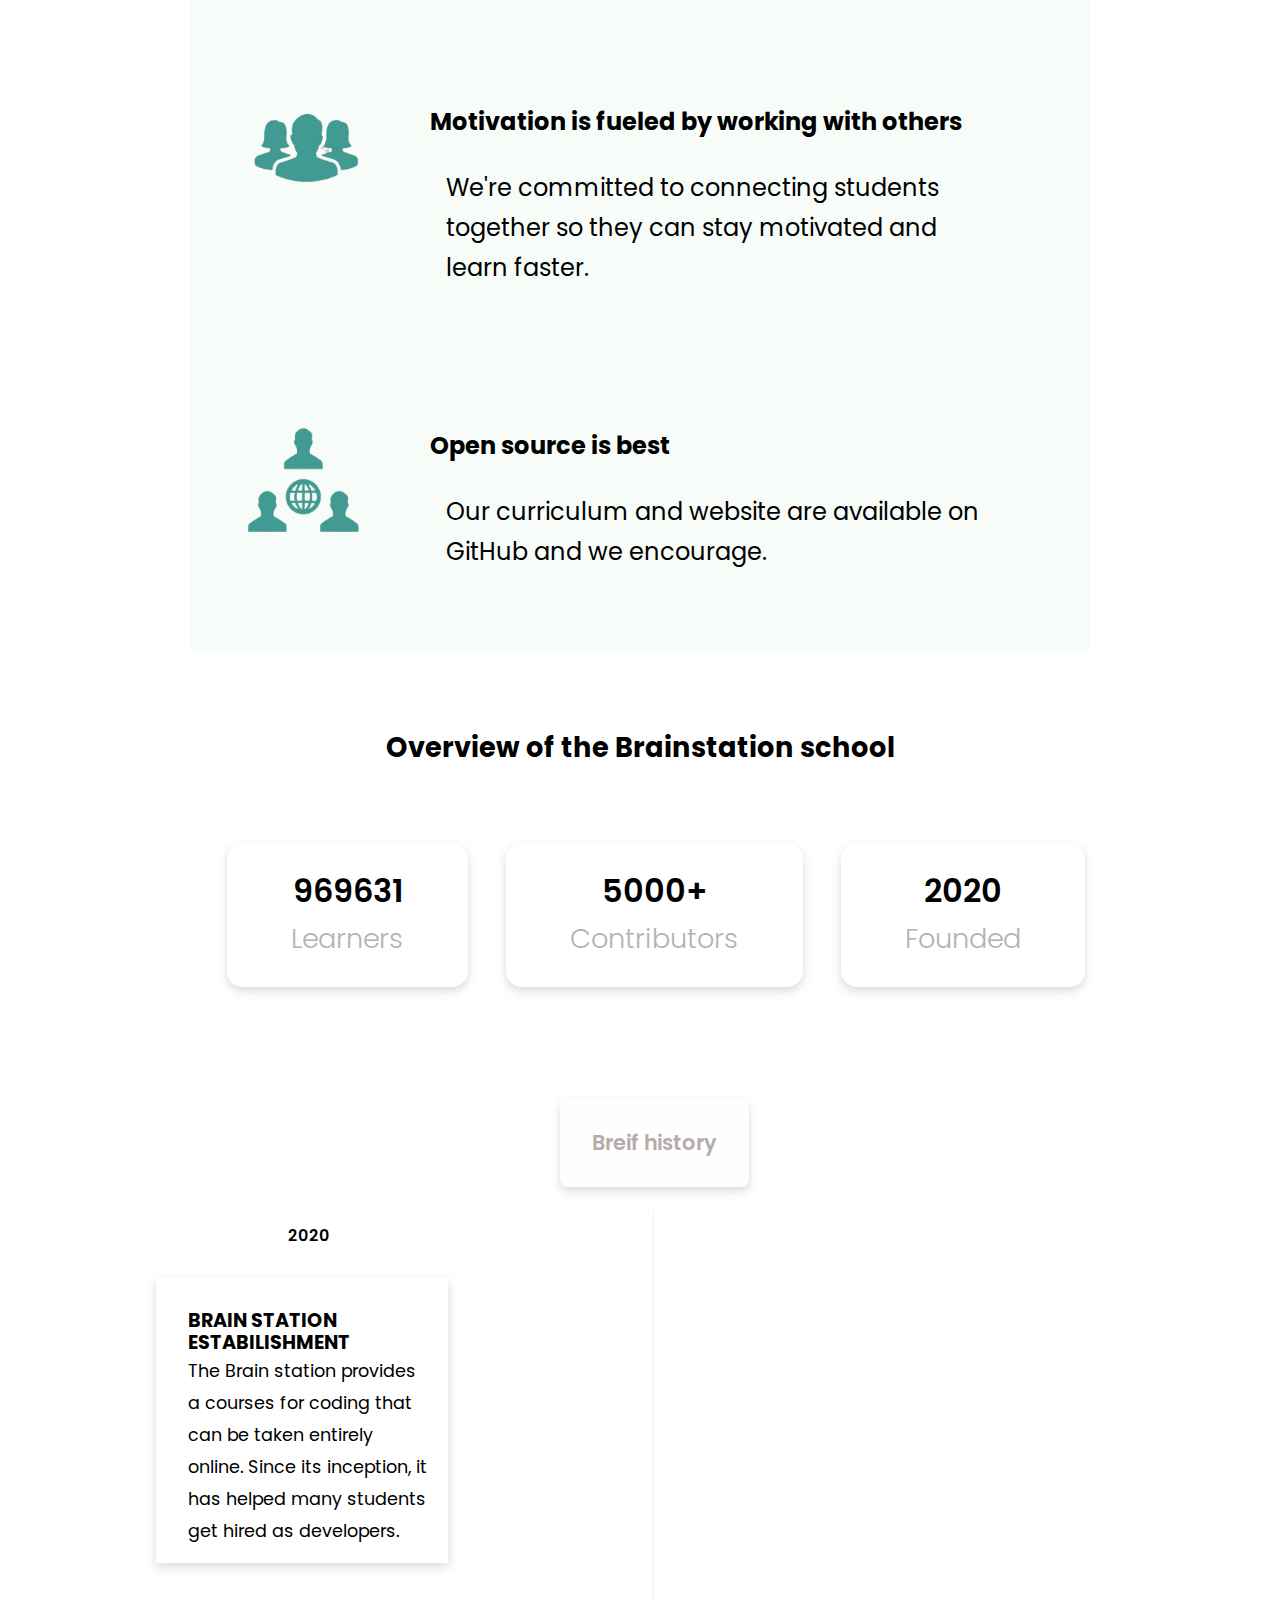
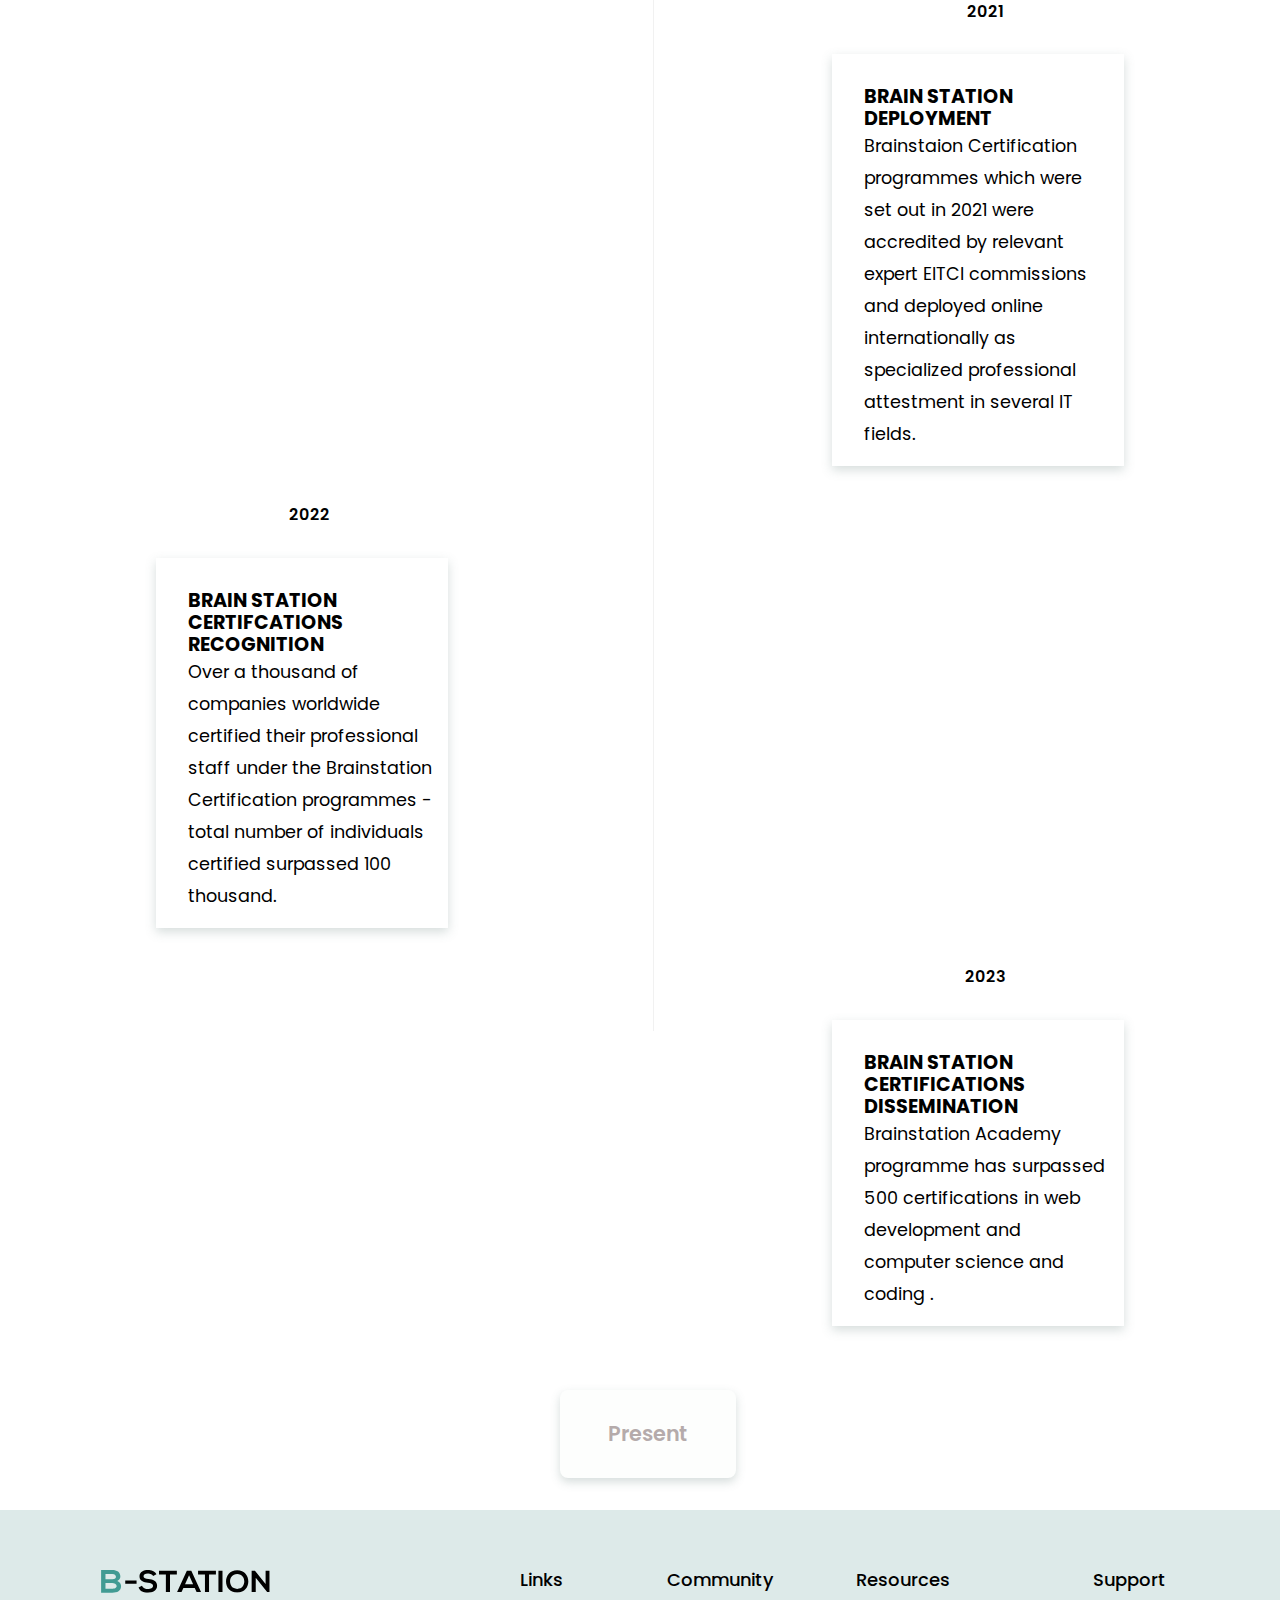
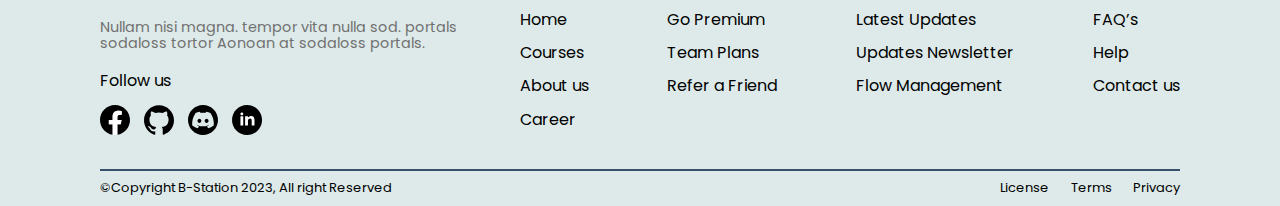
==== commit 673cc627: "edit page courses" ====
--- a/pages/about.html
+++ b/pages/about.html
@@ -187,7 +187,7 @@
     <section class="section-footer">
       <footer class="top">
         <div class="logo-footer">
-          <img src="./assets/icon/logo.svg" />
+          <img src="../assets/icon/logo.svg" />
           <div class="description">
             Nullam nisi magna. tempor vita nulla sod. portals sodaloss tortor
             Aonoan at sodaloss portals.
--- a/css/about.css
+++ b/css/about.css
@@ -2,186 +2,191 @@
 @import url('https://fonts.googleapis.com/css2?family=Poppins:wght@100;200;300;400;500;600;700&display=swap');
 
 * {
-    padding: 0;
-    margin: 0;
-    box-sizing: border-box;
-    font-family: 'Poppins', sans-serif;
-}
+  padding: 0;
+  margin: 0;
+  box-sizing: border-box;
+  font-family: 'Poppins', sans-serif;
+}
+
 /* ----------*** Header ***---------- */
 header {
+  background-color: #ffffff;
+  position: fixed;
+  top: 0;
+  width: 100%;
+  padding: 0 100px;
+  z-index: 100;
+}
+
+li {
+  list-style: none;
+}
+
+a {
+  color: black;
+  text-decoration: none;
+}
+
+.my-navbar {
+  min-height: 70px;
+  display: flex;
+  justify-content: space-between;
+  align-items: center;
+}
+
+.nav-branding {
+  padding-right: 5vw;
+}
+
+.nav-branding img {
+  width: 150px;
+}
+
+.nav-menu {
+  display: flex;
+  justify-content: start;
+  align-items: center;
+  gap: 3.5%;
+  width: 100%;
+  /* padding-top: 15px; */
+
+
+}
+
+.nav-menu li:last-child {
+  transition: 0.7s ease;
+  padding: 10px 12px;
+  background-color: #409B95;
+  border-radius: 10px;
+}
+
+.nav-menu li:last-child a {
+  color: #ffffff;
+}
+
+.nav-branding {
+  font-size: 2rem;
+}
+
+.nav-link {
+  transition: 0.7s ease;
+}
+
+.nav-link:hover {
+  color: #409B95;
+}
+
+.hamburger {
+  display: none;
+  cursor: pointer;
+}
+
+.bar {
+  display: block;
+  width: 25px;
+  height: 3px;
+  margin: 5px auto;
+  -webkit-transition: all 0.3s ease-in-out;
+  transition: all 0.3s ease-in-out;
+  background-color: #000000;
+}
+
+.flex-space {
+  flex-grow: 2;
+}
+
+
+@media (max-width:768px) {
+  header {
+    padding: 0 20px;
+  }
+
+  .hamburger {
+    display: block;
+  }
+
+  .hamburger.active .bar:nth-child(2) {
+    opacity: 0;
+  }
+
+  .hamburger.active .bar:nth-child(1) {
+    transform: translateY(8px) rotate(45deg);
+  }
+
+  .hamburger.active .bar:nth-child(3) {
+    transform: translateY(-8px) rotate(-45deg);
+  }
+
+  .nav-menu {
+    position: fixed;
+    left: -100%;
+    top: 70px;
+    gap: 0;
+    flex-direction: column;
     background-color: #ffffff;
-    position: fixed;
-    top: 0;
     width: 100%;
-    padding: 0 100px;
-    z-index: 100;
-}
-
-li {
-    list-style: none;
-}
-
-a {
-    color: black;
-    text-decoration: none;
-}
-
-.my-navbar {
-    min-height: 70px;
-    display: flex;
-    justify-content: space-between;
-    align-items: center;
-}
-
-.nav-branding {
-    padding-right: 5vw;
-}
-
-.nav-branding img {
-    width: 150px;
-}
-
-.nav-menu {
-    display: flex;
-    justify-content: start;
-    align-items: center;
-    gap: 3.5%;
-    width: 100%;
-    /* padding-top: 15px; */
-
-
-}
-
-.nav-menu li:last-child {
-    transition: 0.7s ease;
-    padding: 10px 12px;
-    background-color: #409B95;
-    border-radius: 10px;
-}
-
-.nav-menu li:last-child a {
-    color: #ffffff;
-}
-
-.nav-branding {
-    font-size: 2rem;
-}
-
-.nav-link {
-    transition: 0.7s ease;
-}
-
-.nav-link:hover {
-    color: #409B95;
-}
-
-.hamburger {
-    display: none;
-    cursor: pointer;
-}
-
-.bar {
-    display: block;
-    width: 25px;
-    height: 3px;
-    margin: 5px auto;
-    -webkit-transition: all 0.3s ease-in-out;
-    transition: all 0.3s ease-in-out;
-    background-color: #000000;
-}
-
-.flex-space {
-    flex-grow: 2;
-}
-
-
-@media (max-width:768px) {
-    header {
-        padding: 0 20px;
-    }
-
-    .hamburger {
-        display: block;
-    }
-
-    .hamburger.active .bar:nth-child(2) {
-        opacity: 0;
-    }
-
-    .hamburger.active .bar:nth-child(1) {
-        transform: translateY(8px) rotate(45deg);
-    }
-
-    .hamburger.active .bar:nth-child(3) {
-        transform: translateY(-8px) rotate(-45deg);
-    }
-
-    .nav-menu {
-        position: fixed;
-        left: -100%;
-        top: 70px;
-        gap: 0;
-        flex-direction: column;
-        background-color: #ffffff;
-        width: 100%;
-        text-align: center;
-        transition: 0.3s;
-    }
-
-    .nav-item {
-        margin: 16px 0;
-    }
-
-    .nav-menu.active {
-        left: 0;
-    }
+    text-align: center;
+    transition: 0.3s;
+  }
+
+  .nav-item {
+    margin: 16px 0;
+  }
+
+  .nav-menu.active {
+    left: 0;
+  }
 }
 
 /* Small Screens */
 
 @media (min-width: 768px) and (max-width: 991px) {
-    header {
-        padding: 0 40px;
-    }
+  header {
+    padding: 0 40px;
+  }
 }
 
 /* ----------*** category ***---------- */
-.about-main{
-    margin:0 7%;
-  }
-  .heading-about{
+.about-main {
+  margin: 0 7%;
+}
+
+.heading-about {
   font-weight: 700;
-  line-height:4rem;
+  line-height: 4rem;
   text-align: center;
   margin-bottom: 3rem;
   margin-top: 4rem;
-  }
-  @media (min-width: 768px) and (max-width: 991px) {
-    .heading-about {
-        font-size: 2rem;
-        line-height: 2rem;
-        text-align: center;
-        margin-bottom: 2rem;
-        margin-top: 4rem;
-    }
-    }
-    @media (max-width:768px){
-        .about-main{
-            margin:0 7%;
-          }
-    }
-    @media (max-width:768px) {
-        .heading-about {
-            font-weight: 700;
-            font-size: 1.1rem;
-            line-height: 18px;
-            text-align: center;
-            margin-bottom: 2rem;
-            margin-top: 4rem;
-            }
-        }
-
-  .about-text{
+}
+
+@media (min-width: 768px) and (max-width: 991px) {
+  .heading-about {
+    font-size: 2rem;
+    line-height: 2rem;
+    text-align: center;
+    margin-bottom: 2rem;
+    margin-top: 4rem;
+  }
+}
+
+@media (max-width:768px) {
+  .about-main {
+    margin: 0 7%;
+  }
+}
+
+@media (max-width:768px) {
+  .heading-about {
+    font-weight: 700;
+    font-size: 1.1rem;
+    line-height: 18px;
+    text-align: center;
+    margin-bottom: 2rem;
+    margin-top: 4rem;
+  }
+}
+
+.about-text {
   font-family: 'Arial';
   font-style: normal;
   font-weight: 500;
@@ -191,223 +196,251 @@
   margin-bottom: 5rem;
   margin-left: 100px;
   margin-right: 100px;
-  }
-  @media (min-width: 768px) and (max-width: 991px){
-    .about-text{
-        font-family: 'Arial';
-        font-style: normal;
-        font-weight: 500;
-        line-height: 3rem;
-        font-size: 1.2rem;
-        text-align: justify;
-        margin-bottom: 2rem;
-        margin-left: 8%;
-        margin-right: 8%;
-  }
-}
-@media (max-width:768px) {
-    .about-text {
-        font-family: 'Arial';
-        font-style: normal;
-        font-weight: 400;
-        line-height: 1.5rem;
-        text-align: justify;
-        margin-bottom: 2rem;
-        font-size: 1.25rem;
-        margin-left: 20px;
-  margin-right: 20px;
-        }
-    }
-  .beliefs{
+}
+
+@media (min-width: 768px) and (max-width: 991px) {
+  .about-text {
+    font-family: 'Arial';
+    font-style: normal;
+    font-weight: 500;
+    line-height: 3rem;
+    font-size: 1.2rem;
+    text-align: justify;
+    margin-bottom: 2rem;
+    margin-left: 8%;
+    margin-right: 8%;
+  }
+}
+
+@media (max-width:768px) {
+  .about-text {
+    font-family: 'Arial';
+    font-style: normal;
+    font-weight: 400;
+    line-height: 1.5rem;
+    text-align: justify;
+    margin-bottom: 2rem;
+    font-size: 1.25rem;
+    margin-left: 20px;
+    margin-right: 20px;
+  }
+}
+
+.beliefs {
+  background-color: #F7FCF8;
+  padding: 1rem;
+  font-size: 2rem;
+  margin-left: 100px;
+  margin-right: 100px;
+}
+
+@media (max-width:768px) {
+  .beliefs {
+    text-align: center;
     background-color: #F7FCF8;
     padding: 1rem;
-    font-size: 2rem;
-    margin-left: 100px;
-    margin-right: 100px;
-  }
-  @media (max-width:768px) {
-    .beliefs{
-        text-align: center;
-        background-color: #F7FCF8;
-        padding: 1rem;
-        margin-bottom: 2rem;
-        margin-left: 20px;
-        margin-right: 20px;
-      }
-  }
-  .beliefs p{
-      background-color: none;
-      width: 80%;
-  }
-  @media (min-width: 768px) and (max-width: 991px){
-    .beliefs p{
+    margin-bottom: 2rem;
+    margin-left: 20px;
+    margin-right: 20px;
+  }
+}
+
+.beliefs p {
+  background-color: none;
+  width: 80%;
+}
+
+@media (min-width: 768px) and (max-width: 991px) {
+  .beliefs p {
     margin-left: 0;
-    }}
-    @media (max-width:768px) {
-        .beliefs p{
-            font-size: 1rem;
-   }
-    }
-
-  .beliefs h2{
-      text-align: center;
-      margin-top: 2rem;
-  }
-
-  @media (min-width: 768px) and (max-width: 991px){
-    .beliefs h2{
+  }
+}
+
+@media (max-width:768px) {
+  .beliefs p {
+    font-size: 1rem;
+  }
+}
+
+.beliefs h2 {
+  text-align: center;
+  margin-top: 2rem;
+}
+
+@media (min-width: 768px) and (max-width: 991px) {
+  .beliefs h2 {
     text-align: center;
     margin-top: 4rem;
     font-size: 1.8rem;
   }
 }
-@media (max-width:768px) {
-        .beliefs h2 {
+
+@media (max-width:768px) {
+  .beliefs h2 {
     text-align: center;
     margin-top: 2rem;
     font-size: 1.8rem;
-}
-}
-  .beliefs img{
+  }
+}
+
+.beliefs img {
+  width: 8rem;
+  height: max-content;
+  margin-top: 4rem;
+}
+
+@media (min-width: 768px) and (max-width: 991px) {
+  .beliefs img {
     width: 8rem;
     height: max-content;
     margin-top: 4rem;
-  }
-  @media (min-width: 768px) and (max-width: 991px){ 
-    .beliefs img{
-        width: 8rem;
-        height: max-content;
-        margin-top: 4rem; 
-       margin-left: 35%;
-    }
-}
-@media (max-width:768px) {
-    .beliefs img{
-            width: 8rem;
-            height: max-content;
-            margin-top: 2rem;
-            margin-left: 0; 
-        }
-        }
-  .overview-about h2{
-    font-size: 1.7rem;
-    text-align: center;
-    margin-bottom: 5rem;
-    margin-top: 5rem;
-  }
-  @media (min-width: 768px) and (max-width: 991px){ 
-    .overview-about h2{
-        font-size: 1.5rem;
-        text-align: center;
-        margin-bottom: 3rem;
-        margin-top: 3rem
-    }
-}
-@media (max-width:768px) {
-    .overview-about h2{
-        font-size: 1.2rem;
-        text-align: center;
-        margin: 3rem 3rem;
-        line-height: 2rem;
-    }
-}
-
-  .items{
-     justify-content: space-evenly;
+    margin-left: 35%;
+  }
+}
+
+@media (max-width:768px) {
+  .beliefs img {
+    width: 8rem;
+    height: max-content;
+    margin-top: 2rem;
+    margin-left: 0;
+  }
+}
+
+.overview-about h2 {
+  font-size: 1.7rem;
+  text-align: center;
+  margin-bottom: 5rem;
+  margin-top: 5rem;
+}
+
+@media (min-width: 768px) and (max-width: 991px) {
+  .overview-about h2 {
+    font-size: 1.5rem;
+    text-align: center;
+    margin-bottom: 3rem;
+    margin-top: 3rem
+  }
+}
+
+@media (max-width:768px) {
+  .overview-about h2 {
+    font-size: 1.2rem;
+    text-align: center;
+    margin: 3rem 3rem;
+    line-height: 2rem;
+  }
+}
+
+.items {
+  justify-content: space-evenly;
+  display: flex;
+  font-size: 2rem;
+  margin-bottom: 5rem;
+  margin-left: 100px;
+  margin-right: 100px;
+
+}
+
+@media (max-width:768px) {
+  .items {
     display: flex;
-    font-size: 2rem;
-    margin-bottom: 5rem;
-    margin-left: 100px;
-    margin-right: 100px;
-
-  }
-  @media (max-width:768px) {
-    .items{
-        display: flex;
-        flex-direction: column;
-        justify-content: space-between;
-        font-size: 5rem;
-        margin-bottom: 3rem;
-        margin-left: 6%;
-        margin-right: 6%;
-  }}
-  .item{
+    flex-direction: column;
+    justify-content: space-between;
+    font-size: 5rem;
+    margin-bottom: 3rem;
+    margin-left: 6%;
+    margin-right: 6%;
+  }
+}
+
+.item {
+  border-radius: 1rem;
+  box-shadow: rgba(92, 119, 117, 0.25) 0px 4px 10px;
+  text-align: center;
+  line-height: 2rem;
+  padding: 2rem 4rem;
+  font-weight: 600;
+  margin-bottom: 2rem;
+  margin-left: 2rem;
+}
+
+@media (min-width: 768px) and (max-width: 991px) {
+  .item {
+    line-height: 2rem;
+    padding: 1rem 2rem;
+    font-weight: 600;
+    font-size: 1.5rem;
+    box-shadow: 0px 4px 10px rgba(92, 119, 117, 0.25);
     border-radius: 1rem;
-    box-shadow: rgba(92, 119, 117, 0.25) 0px 4px 10px;
-    text-align: center;
+    text-align: center;
+  }
+}
+
+@media (max-width:768px) {
+  .item {
     line-height: 2rem;
-    padding: 2rem 4rem;
+    padding: 1rem 2rem;
     font-weight: 600;
-    margin-bottom: 2rem;
-    margin-left: 2rem;
-  }
-
-  @media (min-width: 768px) and (max-width: 991px){ 
-    .item{
-        line-height: 2rem;
-        padding: 1rem 2rem;
-        font-weight: 600;
-       font-size: 1.5rem;
-       box-shadow: 0px 4px 10px rgba(92, 119, 117, 0.25);
-       border-radius: 1rem;
-       text-align: center;
-    }
-}
-@media (max-width:768px) {
-    .item{
-        line-height: 2rem;
-        padding: 1rem 2rem;
-        font-weight: 600;
-       font-size: 1.5rem;
-    }  
-}
-
-  .second{
-      color: rgb(178, 178, 178);
-      font-size: 1.7rem;
-      padding-top: 1rem;
-      font-weight: 300;
-  }
-  @media (min-width: 768px) and (max-width: 991px){ 
-    .second{
-        line-height: 1.2rem;
-       font-size: 1.2rem;
-    }
-}
-@media (max-width:768px) {
-    .second{
-        line-height: 1.2rem;
-       font-size: 1.2rem;
-    } 
-}
-  .vesion1{
-      display: flex;
-      justify-content: start;
-      margin-left: 2rem;
-      margin-bottom: 3rem;
-  }
-  @media (min-width: 768px) and (max-width: 991px){
-    p .beliefs{
-    margin-left: 2rem;
-    }}
-     @media (max-width:768px) {
-        p .beliefs{
-            margin-left: 2rem;
-            }
-    }
-  @media (min-width: 768px) and (max-width: 991px){
-    .vesion1{
-        display: block;
-        justify-content: start;
-        margin-bottom: 3rem;
-        margin-left: 5%;
-        margin-bottom: 2rem;
-  }
-  .vesion1 h3{
-    font-size: 2rem;
-    padding: 0;
-  }
-  .beliefs .text p{
+    font-size: 1.5rem;
+  }
+}
+
+.second {
+  color: rgb(178, 178, 178);
+  font-size: 1.7rem;
+  padding-top: 1rem;
+  font-weight: 300;
+}
+
+@media (min-width: 768px) and (max-width: 991px) {
+  .second {
+    line-height: 1.2rem;
+    font-size: 1.2rem;
+  }
+}
+
+@media (max-width:768px) {
+  .second {
+    line-height: 1.2rem;
+    font-size: 1.2rem;
+  }
+}
+
+.vesion1 {
+  display: flex;
+  justify-content: start;
+  margin-left: 2rem;
+  margin-bottom: 3rem;
+}
+
+@media (min-width: 768px) and (max-width: 991px) {
+  p .beliefs {
+    margin-left: 2rem;
+  }
+}
+
+@media (max-width:768px) {
+  p .beliefs {
+    margin-left: 2rem;
+  }
+}
+
+@media (min-width: 768px) and (max-width: 991px) {
+  .vesion1 {
+    display: block;
+    justify-content: start;
+    margin-bottom: 3rem;
+    margin-left: 5%;
+    margin-bottom: 2rem;
+  }
+
+  .vesion1 h3 {
+    font-size: 2rem;
+    padding: 0;
+  }
+
+  .beliefs .text p {
     font-size: 2rem;
     padding: 0;
     line-height: 3rem;
@@ -417,19 +450,22 @@
     text-align: center;
   }
 }
-@media (max-width:768px) {
-    .vesion1{
-        display: block;
-        justify-content: start;
-        margin-bottom: 3rem;
-        margin-left: 5%;
-        margin-bottom: 2rem;
-  }
-  .vesion1 h3{
-    font-size: 2rem;
-    padding: 0;
-  }
-  .beliefs .text p{
+
+@media (max-width:768px) {
+  .vesion1 {
+    display: block;
+    justify-content: start;
+    margin-bottom: 3rem;
+    margin-left: 5%;
+    margin-bottom: 2rem;
+  }
+
+  .vesion1 h3 {
+    font-size: 2rem;
+    padding: 0;
+  }
+
+  .beliefs .text p {
     font-size: 2rem;
     padding: 0;
     line-height: 3rem;
@@ -440,35 +476,40 @@
   }
 }
 
-  .vesion2{
-    display: flex;
+.vesion2 {
+  display: flex;
+  justify-content: start;
+  margin-left: 2rem;
+  margin-bottom: 3rem;
+}
+
+@media (min-width: 768px) and (max-width: 991px) {
+  p .beliefs {
+    margin-left: 2rem;
+  }
+}
+
+@media (max-width:768px) {
+  p .beliefs {
+    margin-left: 2rem;
+  }
+}
+
+@media (min-width: 768px) and (max-width: 991px) {
+  .vesion2 {
+    display: block;
     justify-content: start;
-    margin-left: 2rem;
     margin-bottom: 3rem;
-  }
-
-  @media (min-width: 768px) and (max-width: 991px){
-    p .beliefs{
-    margin-left: 2rem;
-    }}
-    @media (max-width:768px) {
-        p .beliefs{
-            margin-left: 2rem;
-            } 
-    }
-  @media (min-width: 768px) and (max-width: 991px){
-    .vesion2{
-        display: block;
-        justify-content: start;
-        margin-bottom: 3rem;
-        margin-left: 5%;
-        margin-bottom: 2rem;
-  }
-  .vesion2 h3{
-    font-size: 2rem;
-    padding: 0;
-  }
-  .beliefs .text p{
+    margin-left: 5%;
+    margin-bottom: 2rem;
+  }
+
+  .vesion2 h3 {
+    font-size: 2rem;
+    padding: 0;
+  }
+
+  .beliefs .text p {
     padding: 0;
     line-height: 3rem;
     font-size: 1.2rem;
@@ -477,115 +518,65 @@
     text-align: center;
   }
 }
-@media (max-width:768px) {
-    .vesion2{
-        display: block;
-        justify-content: start;
-        margin-bottom: 3rem;
-        margin-left: 5%;
-        margin-bottom: 2rem;
-  }
-  .vesion2 h3{
-    font-size: 2rem;
-    padding: 0;
-  }
-  .beliefs .text p{
-        font-size: 2rem;
-        padding: 0;
-        line-height: 1.5rem;
-        font-size: 1rem;
-        margin-left: 2rem;
-        margin-top: 2rem;   
-    }  
-}
-  .vesion3{
-      display: flex;
-      justify-content: start;
-      margin-left: 2rem;
-      margin-bottom: 3rem;
-  }
-
-  @media (min-width: 768px) and (max-width: 991px){
-    p .beliefs{
-    margin-left: 2rem;
-    }}
-    @media (max-width:768px) {
-        p .beliefs{
-            margin-left: 2rem;
-            }  
-    }
-  @media (min-width: 768px) and (max-width: 991px){
-    .vesion3{
-        display: block;
-        justify-content: start;
-        margin-bottom: 3rem;
-        margin-left: 5%;
-        margin-bottom: 2rem;
-  }
-  .vesion3 h3{
-    font-size: 2rem;
-    padding: 0;
-  }
-  .beliefs .text p{
-    padding: 0;
-    line-height: 3rem;
-    font-size: 1.2rem;
-    margin-left: 2rem;
-    margin-top: 2rem;
-    text-align: center;
-  }
-}
-
-@media (max-width:768px) {
-    .vesion3{
-        display: block;
-        justify-content: start;
-        margin-bottom: 3rem;
-        margin-left: 5%;
-        margin-bottom: 2rem;
-  }
-  .vesion3 h3{
-    font-size: 2rem;
-    padding: 0;
-  }
-  .beliefs .text p{
+
+@media (max-width:768px) {
+  .vesion2 {
+    display: block;
+    justify-content: start;
+    margin-bottom: 3rem;
+    margin-left: 5%;
+    margin-bottom: 2rem;
+  }
+
+  .vesion2 h3 {
+    font-size: 2rem;
+    padding: 0;
+  }
+
+  .beliefs .text p {
     font-size: 2rem;
     padding: 0;
     line-height: 1.5rem;
     font-size: 1rem;
     margin-left: 2rem;
     margin-top: 2rem;
-}
-}
-  .vesion4{
-      display: flex;
-      justify-content: start;
-      margin-left: 2rem;
-      margin-bottom: 3rem;
-  }
-
-  @media (min-width: 768px) and (max-width: 991px){
-    p .beliefs{
-    margin-left: 2rem;
-    }}
-    @media (max-width:768px) {
-        p .beliefs{
-            margin-left: 2rem;
-            }  
-    }
-  @media (min-width: 768px) and (max-width: 991px){
-    .vesion4{
-        display: block;
-        justify-content: start;
-        margin-bottom: 3rem;
-        margin-left: 5%;
-        margin-bottom: 2rem;
-  }
-  .vesion4 h3{
-    font-size: 2rem;
-    padding: 0;
-  }
-  .beliefs .text p{
+  }
+}
+
+.vesion3 {
+  display: flex;
+  justify-content: start;
+  margin-left: 2rem;
+  margin-bottom: 3rem;
+}
+
+@media (min-width: 768px) and (max-width: 991px) {
+  p .beliefs {
+    margin-left: 2rem;
+  }
+}
+
+@media (max-width:768px) {
+  p .beliefs {
+    margin-left: 2rem;
+  }
+}
+
+@media (min-width: 768px) and (max-width: 991px) {
+  .vesion3 {
+    display: block;
+    justify-content: start;
+    margin-bottom: 3rem;
+    margin-left: 5%;
+    margin-bottom: 2rem;
+  }
+
+  .vesion3 h3 {
+    font-size: 2rem;
+    padding: 0;
+  }
+
+  .beliefs .text p {
     padding: 0;
     line-height: 3rem;
     font-size: 1.2rem;
@@ -594,412 +585,528 @@
     text-align: center;
   }
 }
-@media (max-width:768px) {
-    .vesion4{
-        display: block;
-        justify-content: start;
-        margin-bottom: 3rem;
-        margin-left: 5%;
-        margin-bottom: 2rem;
-  }
-  .vesion4 h3{
-    font-size: 2rem;
-    padding: 0;
-  }
-  .beliefs .text p{
+
+@media (max-width:768px) {
+  .vesion3 {
+    display: block;
+    justify-content: start;
+    margin-bottom: 3rem;
+    margin-left: 5%;
+    margin-bottom: 2rem;
+  }
+
+  .vesion3 h3 {
+    font-size: 2rem;
+    padding: 0;
+  }
+
+  .beliefs .text p {
     font-size: 2rem;
     padding: 0;
     line-height: 1.5rem;
     font-size: 1rem;
     margin-left: 2rem;
     margin-top: 2rem;
-}
-}
-  .text h3{
-      margin-left: 4rem;
-      padding-top: 5rem;
-      font-size: 1.5rem;
-  }
-  @media (min-width: 768px) and (max-width: 991px){
-    .text h3{
-        margin-left: -0.5rem;
-        padding-top: 1rem;
-        text-align: center;
-        font-size: 1.5rem;
-    }}
-    @media (max-width:768px) {
-        .text h3{
-            margin-left: -0.5rem;
-            padding-top: 1rem;
-            text-align: center;
-            font-size: 1.2rem;
-        }    
-    }
-
-  .text p{
-        margin-left: 4rem;
-    line-height: 2.5rem;
+  }
+}
+
+.vesion4 {
+  display: flex;
+  justify-content: start;
+  margin-left: 2rem;
+  margin-bottom: 3rem;
+}
+
+@media (min-width: 768px) and (max-width: 991px) {
+  p .beliefs {
+    margin-left: 2rem;
+  }
+}
+
+@media (max-width:768px) {
+  p .beliefs {
+    margin-left: 2rem;
+  }
+}
+
+@media (min-width: 768px) and (max-width: 991px) {
+  .vesion4 {
+    display: block;
+    justify-content: start;
+    margin-bottom: 3rem;
+    margin-left: 5%;
+    margin-bottom: 2rem;
+  }
+
+  .vesion4 h3 {
+    font-size: 2rem;
+    padding: 0;
+  }
+
+  .beliefs .text p {
+    padding: 0;
+    line-height: 3rem;
+    font-size: 1.2rem;
+    margin-left: 2rem;
+    margin-top: 2rem;
+    text-align: center;
+  }
+}
+
+@media (max-width:768px) {
+  .vesion4 {
+    display: block;
+    justify-content: start;
+    margin-bottom: 3rem;
+    margin-left: 5%;
+    margin-bottom: 2rem;
+  }
+
+  .vesion4 h3 {
+    font-size: 2rem;
+    padding: 0;
+  }
+
+  .beliefs .text p {
+    font-size: 2rem;
+    padding: 0;
+    line-height: 1.5rem;
+    font-size: 1rem;
+    margin-left: 2rem;
+    margin-top: 2rem;
+  }
+}
+
+.text h3 {
+  margin-left: 4rem;
+  padding-top: 5rem;
+  font-size: 1.5rem;
+}
+
+@media (min-width: 768px) and (max-width: 991px) {
+  .text h3 {
+    margin-left: -0.5rem;
+    padding-top: 1rem;
+    text-align: center;
+    font-size: 1.5rem;
+  }
+}
+
+@media (max-width:768px) {
+  .text h3 {
+    margin-left: -0.5rem;
+    padding-top: 1rem;
+    text-align: center;
+    font-size: 1.2rem;
+  }
+}
+
+.text p {
+  margin-left: 4rem;
+  line-height: 2.5rem;
+  padding-top: 2rem;
+  font-size: 1.5rem;
+}
+
+@media (min-width: 768px) and (max-width: 991px) {
+  .text p {
+    margin-left: 10rem;
+    line-height: 5rem;
     padding-top: 2rem;
-    font-size: 1.5rem;
-}
-@media (min-width: 768px) and (max-width: 991px){
-    .text p{
-        margin-left: 10rem;
-        line-height: 5rem;
-        padding-top: 2rem;
-    }}
-    @media (max-width:768px) {
-        .text p{
-            margin-left: 10rem;
-            line-height: 5rem;
-            padding-top: 2rem;
-        }   
-    }
-  .history{
-    text-align: center;
-    display: grid;
-    grid-template-columns: 5fr 1fr 5fr;
-    grid-row: 1fr 3fr 3fr 3fr 3fr 1fr;
-    gap: 2rem;
-    height: max-content;
-    margin-top: 6%;
-    margin-right: 6%;
-    margin-left: 6%;
-  }
-  @media (min-width: 768px) and (max-width: 991px){ 
-    .history{
-        text-align: center;
-        display: block;
-    }}
-    @media (max-width:768px) {
-        .history{
-            text-align: center;
-            display: block;
-        }   
-    }
-    /*-------------------------------------------------------------- noww------------------------- */
-  .breif{
-    text-align: center;
-    border-radius: 0.5rem;
+  }
+}
+
+@media (max-width:768px) {
+  .text p {
+    margin-left: 10rem;
+    line-height: 5rem;
+    padding-top: 2rem;
+  }
+}
+
+.history {
+  text-align: center;
+  display: grid;
+  grid-template-columns: 5fr 1fr 5fr;
+  grid-row: 1fr 3fr 3fr 3fr 3fr 1fr;
+  gap: 2rem;
+  height: max-content;
+  margin-top: 6%;
+  margin-right: 6%;
+  margin-left: 6%;
+}
+
+@media (min-width: 768px) and (max-width: 991px) {
+  .history {
+    text-align: center;
+    display: block;
+  }
+}
+
+@media (max-width:768px) {
+  .history {
+    text-align: center;
+    display: block;
+  }
+}
+
+/*-------------------------------------------------------------- noww------------------------- */
+.breif {
+  text-align: center;
+  border-radius: 0.5rem;
+  font-weight: 600;
+  width: max-content;
+  padding: 2rem 2rem;
+  color: rgba(181, 171, 171, 1);
+  background: #FDFEFD;
+  box-shadow: 0px 4px 10px rgba(92, 119, 117, 0.25);
+  grid-column: 2/3;
+  grid-row: 1/2;
+  height: max-content;
+  font-size: 1.3rem;
+  margin-left: 5rem;
+}
+
+
+@media (min-width: 768px) and (max-width: 991px) {
+  .breif {
+    padding: 1rem 1rem;
+    font-size: 1rem;
+    margin-left: 40%;
+    margin-bottom: 2rem;
+  }
+}
+
+@media (max-width:768px) {
+  .breif {
+    text-align: center;
+    border-radius: .5rem;
     font-weight: 600;
-    width: max-content;
-    padding: 2rem 2rem;
+    font-size: 1.2rem;
+    padding: 1rem;
+    margin-left: 25%;
+    margin-bottom: 2rem;
     color: rgba(181, 171, 171, 1);
     background: #FDFEFD;
     box-shadow: 0px 4px 10px rgba(92, 119, 117, 0.25);
-    grid-column: 2/3;
-    grid-row: 1/2;
-    height: max-content;
-    font-size: 1.3rem;
-    margin-left: 5rem;
-  }
-
-
-  @media (min-width: 768px) and (max-width: 991px){ 
-    .breif {
-        padding: 1rem 1rem;
-        font-size: 1rem;
-        margin-left: 40%;
-        margin-bottom: 2rem;
-    }}
-    @media (max-width:768px) {
-        .breif{
-        text-align: center;
-        border-radius:.5rem ;
-        font-weight: 600;
-        font-size: 1.2rem;
-        padding: 1rem;
-        margin-left: 25%;
-        margin-bottom: 2rem;
-        color: rgba(181, 171, 171, 1);
-        background: #FDFEFD;
-        box-shadow: 0px 4px 10px rgba(92, 119, 117, 0.25);
-    }}
-  .one{
-      grid-column: 1/2;
-      grid-row: 2/3;
-    }
-    .two{
-      grid-column: 3/4;
-      grid-row: 3/4;
-    }
-    .three{
-      grid-column: 1/2;
-      grid-row: 4/5;
-    }
-    .four{
-      grid-column: 3/4;
-      grid-row: 5/6;
-    }
-    .present{
-      grid-column: 2/3;
-      grid-row: 6/7;
-       width: 20rem;
-      }
-    .line-desktop{
-    background-color: rgb(241 241 241);
-    width: 0.1rem;
-    height: 1420px;
-    margin-left: 44%;
-    position: absolute;
-    z-index: 200;
-    margin-top: 7rem;
-    }
-    @media (min-width: 768px) and (max-width: 991px){ 
-        .line-desktop {
-            display: none;
-        }}
-        @media (max-width:768px) {
-            .line-desktop {
-                display: none;
-            }
-        }
-  .breif2{
-    text-align: center;
-    border-radius:.5rem ;
-    font-weight: 600;
-    font-size: 1.3rem;
-    width: 50%;
-    padding: 2rem 3rem;
-    margin-bottom: 2rem;
-    margin-top: 2rem;
-    margin-left: 5rem;
-    width: max-content;
-    color: rgba(181, 171, 171, 1);
-    background: #FDFEFD;
+  }
+}
+
+.one {
+  grid-column: 1/2;
+  grid-row: 2/3;
+}
+
+.two {
+  grid-column: 3/4;
+  grid-row: 3/4;
+}
+
+.three {
+  grid-column: 1/2;
+  grid-row: 4/5;
+}
+
+.four {
+  grid-column: 3/4;
+  grid-row: 5/6;
+}
+
+.present {
+  grid-column: 2/3;
+  grid-row: 6/7;
+  width: 20rem;
+}
+
+.line-desktop {
+  background-color: rgb(241 241 241);
+  width: 0.1rem;
+  height: 1420px;
+  margin-left: 44%;
+  position: absolute;
+  z-index: 200;
+  margin-top: 7rem;
+}
+
+@media (min-width: 768px) and (max-width: 991px) {
+  .line-desktop {
+    display: none;
+  }
+}
+
+@media (max-width:768px) {
+  .line-desktop {
+    display: none;
+  }
+}
+
+.breif2 {
+  text-align: center;
+  border-radius: .5rem;
+  font-weight: 600;
+  font-size: 1.3rem;
+  width: 50%;
+  padding: 2rem 3rem;
+  margin-bottom: 2rem;
+  margin-top: 2rem;
+  margin-left: 5rem;
+  width: max-content;
+  color: rgba(181, 171, 171, 1);
+  background: #FDFEFD;
+  box-shadow: 0px 4px 10px rgba(92, 119, 117, 0.25);
+
+}
+
+@media (min-width: 768px) and (max-width: 991px) {
+  .breif2 {
+    padding: 1rem 1rem;
+    font-size: 1rem;
+    margin-left: 80%;
+  }
+}
+
+@media (max-width:768px) {
+  .breif2 {
+    margin-left: 20%;
+    font-size: 1.2rem;
+    padding: 2rem;
+  }
+}
+
+.line-icon {
+  margin-bottom: 2rem;
+  text-align: center;
+  font-size: 1.5rem;
+}
+
+.line-icon span {
+  font-weight: 600;
+  padding-left: 1rem;
+  font-size: 1rem;
+}
+
+@media (min-width: 768px) and (max-width: 991px) {
+  .line-icon {
+    font-size: 1.5rem;
+    margin-top: 3rem;
+  }
+}
+
+@media (max-width:768px) {
+  .line-icon span {
+    font-size: 1.5rem;
+  }
+}
+
+.line-icon i {
+  margin-left: -.1rem;
+}
+
+.history-text {
+  padding: 1rem;
+  box-shadow: 0px 4px 10px rgba(92, 119, 117, 0.25);
+  margin-top: 2rem;
+  padding-left: 2rem;
+  padding-top: 2rem;
+  font-size: 1.2rem;
+
+}
+
+@media (min-width: 768px) and (max-width: 991px) {
+  .history-text {
     box-shadow: 0px 4px 10px rgba(92, 119, 117, 0.25);
-  
-}
-@media (min-width: 768px) and (max-width: 991px){ 
-    .breif2 {
-        padding: 1rem 1rem;
-        font-size: 1rem;
-        margin-left: 80%;
-    }}
-    @media (max-width:768px) {
-        .breif2 {
-            margin-left: 20%;
-            font-size: 1.2rem;
-            padding: 2rem;
-        }}
-  .line-icon{
-    margin-bottom: 2rem;
-    text-align: center;
-    font-size:1.5rem;
-  }
-  .line-icon span{
-    font-weight: 600;
-    padding-left: 1rem;
-    font-size: 1rem;
-  }
-  @media (min-width: 768px) and (max-width: 991px){ 
-    .line-icon{
-        font-size:1.5rem;
-        margin-top: 3rem;
-    }}
-    @media (max-width:768px) {
-        .line-icon span{
-            font-size: 1.5rem;
-        } 
-    }
-  .line-icon i{
-    margin-left: -.1rem;
-  }
-  .history-text{
-    padding: 1rem;
-    box-shadow: 0px 4px 10px rgba(92, 119, 117, 0.25);
-    margin-top: 2rem;
-    padding-left: 2rem;
+    padding-left: 3rem;
     padding-top: 2rem;
-    font-size: 1.2rem;
-
-  }
-  @media (min-width: 768px) and (max-width: 991px){ 
-    .history-text {
-        box-shadow: 0px 4px 10px rgba(92, 119, 117, 0.25);
-        padding-left: 3rem;
-        padding-top: 2rem;
-      }}
-      @media (max-width:768px) {
-    .history-text {
+  }
+}
+
+@media (max-width:768px) {
+  .history-text {
     padding: 1rem;
     box-shadow: 0px 4px 10px rgba(92, 119, 117, 0.25);
     padding-left: 3rem;
     padding-top: 1rem;
     margin-bottom: 2rem;
-   
-}
-    }
-
-  .history-text h3{
+
+  }
+}
+
+.history-text h3 {
+  text-align: start;
+  font-size: 1.2rem;
+}
+
+@media (min-width: 768px) and (max-width: 991px) {
+  .history-text h3 {
     text-align: start;
-    font-size: 1.2rem;
-  }
-  @media (min-width: 768px) and (max-width: 991px){ 
-    .history-text h3{
-        text-align: start;
-        line-height:2.5rem;
-        font-size: 1.5rem;  
-    }}
-    @media (max-width:768px) {
-        .history-text h3{
-            text-align: start;
-            line-height:2rem;
-            font-size: .9rem;  
-        }  
-    }
-  .history-text p{
-        text-align: start;
+    line-height: 2.5rem;
+    font-size: 1.5rem;
+  }
+}
+
+@media (max-width:768px) {
+  .history-text h3 {
+    text-align: start;
     line-height: 2rem;
-    font-size: 1.1rem;
-  }
-  @media (min-width: 768px) and (max-width: 991px){ 
-    .history-text p{
-        text-align: start;
-        line-height:2.5rem;
-        font-size: 1.2rem;  
-    }}
-    @media (max-width:768px) {
-        .history-text p {
-            text-align: start;
-            line-height: 1.5rem;
-            font-size: .9rem;
-        } 
-    }
+    font-size: .9rem;
+  }
+}
+
+.history-text p {
+  text-align: start;
+  line-height: 2rem;
+  font-size: 1.1rem;
+}
+
+@media (min-width: 768px) and (max-width: 991px) {
+  .history-text p {
+    text-align: start;
+    line-height: 2.5rem;
+    font-size: 1.2rem;
+  }
+}
+
+@media (max-width:768px) {
+  .history-text p {
+    text-align: start;
+    line-height: 1.5rem;
+    font-size: .9rem;
+  }
+}
 
 
 /* ----------*** Footer ***---------- */
 
 .section-footer {
-    background-color: #EBF6ED;
-    padding: 60px 100px 0;
+  background-color: #ddeae9;
+  padding: 60px 100px 0;
 }
 
 footer {
-    display: flex;
-    align-items: flex-start;
+  display: flex;
+  align-items: flex-start;
 
 }
 
 .logo-footer img {
-    width: 170px;
+  width: 170px;
 }
 
 .description {
-    margin: 20px 0;
-    color: #717171;
-    font-size: 0.9rem;
-    width: 90%;
+  margin: 20px 0;
+  color: #717171;
+  font-size: 0.9rem;
+  width: 90%;
 }
 
 .social-media {
-    margin-top: 15px;
+  margin-top: 15px;
 }
 
 .social-media img {
-    width: 30px;
-    margin-right: 10px;
+  width: 30px;
+  margin-right: 10px;
 }
 
 /* links */
 .my-links {
-    display: flex;
-    flex-wrap: wrap;
-    justify-content: space-between;
-    gap: 20px;
-
-    width: 100%;
+  display: flex;
+  flex-wrap: wrap;
+  justify-content: space-between;
+  gap: 20px;
+
+  width: 100%;
 }
 
 .my-links>div {
-    display: flex;
+  display: flex;
+  flex-direction: column;
+  gap: 15px;
+  margin-bottom: 20px;
+
+}
+
+
+.my-links h2 {
+  margin-bottom: 5px;
+  font-size: 18px;
+  color: #000000;
+  font-weight: 500;
+}
+
+.my-links a {
+  color: #000;
+  font-size: 16px;
+  text-decoration: none;
+}
+
+footer.top {
+  border-bottom: 2px solid #3a4f6a;
+  padding-bottom: 20px;
+}
+
+.legal {
+  font-size: 13px;
+  display: flex;
+  justify-content: space-between;
+  width: 100%;
+  margin: 10px 0;
+}
+
+.legal>div:last-child {
+  width: 180px;
+  display: flex;
+  justify-content: space-between;
+
+}
+
+.legal a {
+  font-size: 13px;
+  color: #000;
+  text-decoration: none;
+}
+
+
+
+/* Mobile */
+
+@media (max-width: 767px) {
+  .section-footer {
+    padding: 60px 20px 0;
+  }
+
+  footer {
     flex-direction: column;
-    gap: 15px;
-    margin-bottom: 20px;
-
-}
-
-
-.my-links h2 {
-    margin-bottom: 5px;
-    font-size: 18px;
-    color: #000000;
-    font-weight: 500;
-}
-
-.my-links a {
-    color: #000;
-    font-size: 16px;
-    text-decoration: none;
-}
-
-footer.top {
-    border-bottom: 2px solid #3a4f6a;
-    padding-bottom: 20px;
-}
-
-.legal {
-    font-size: 13px;
-    display: flex;
-    justify-content: space-between;
-    width: 100%;
-    margin: 10px 0;
-}
-
-.legal>div:last-child {
-    width: 180px;
-    display: flex;
-    justify-content: space-between;
-
-}
-
-.legal a {
-    font-size: 13px;
-    color: #000;
-    text-decoration: none;
-}
-
-
-
-/* Mobile */
-
-@media (max-width: 767px) {
-    .section-footer {
-        padding: 60px 20px 0;
-    }
-
-    footer {
-        flex-direction: column;
-    }
-
-    .my-links {
-        flex-direction: column;
-        margin-top: 40px;
-    }
-
-    .my-links>div {
-        margin-bottom: 35px;
-    }
-
-
-
-    .legal {
-        flex-direction: column;
-    }
-
-    .legal>div:last-child {
-        margin-top: 10px;
-    }
+  }
+
+  .my-links {
+    flex-direction: column;
+    margin-top: 40px;
+  }
+
+  .my-links>div {
+    margin-bottom: 35px;
+  }
+
+
+
+  .legal {
+    flex-direction: column;
+  }
+
+  .legal>div:last-child {
+    margin-top: 10px;
+  }
 
 }
 
 /* Small Screens */
 
 @media (min-width: 768px) and (max-width: 991px) {
-    .section-footer {
-        padding: 60px 40px 0;
-        margin-bottom: 20rem;
-    }
+  .section-footer {
+    padding: 60px 40px 0;
+    margin-bottom: 20rem;
+  }
 
 
 }
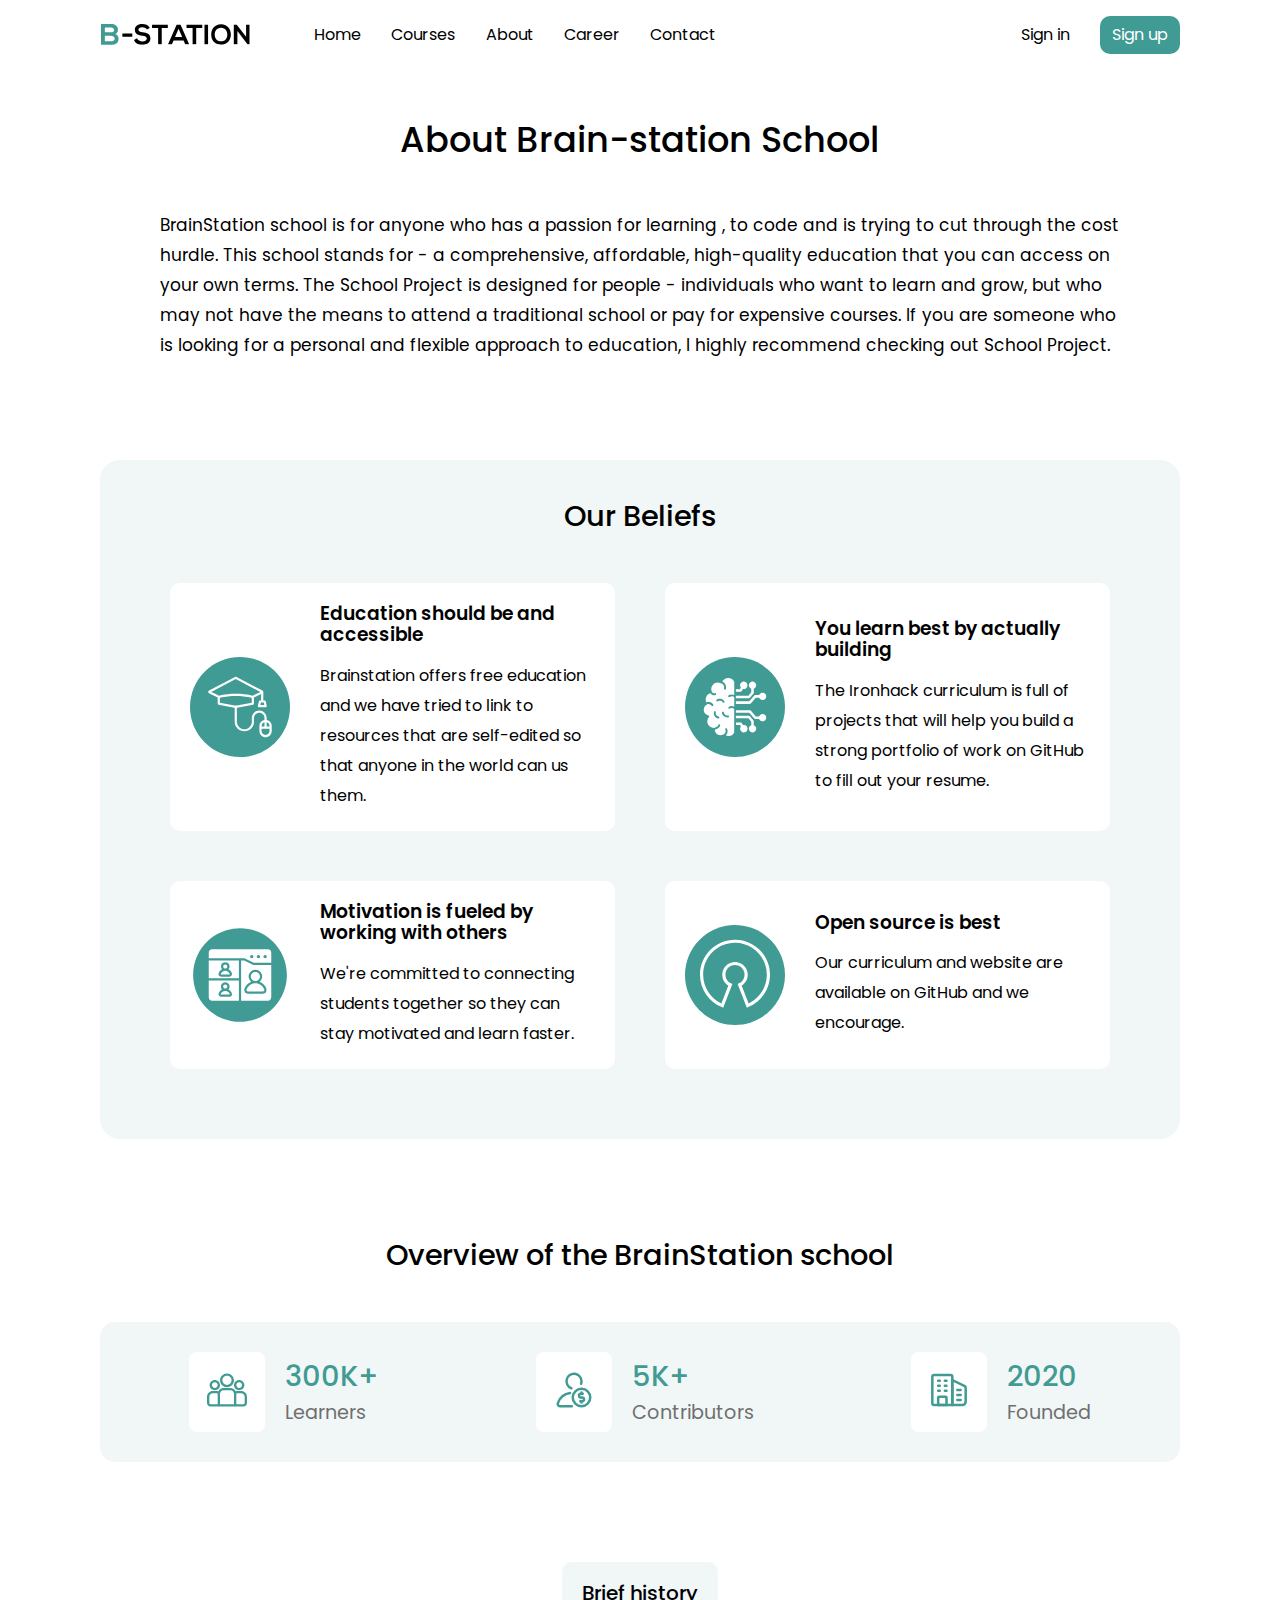
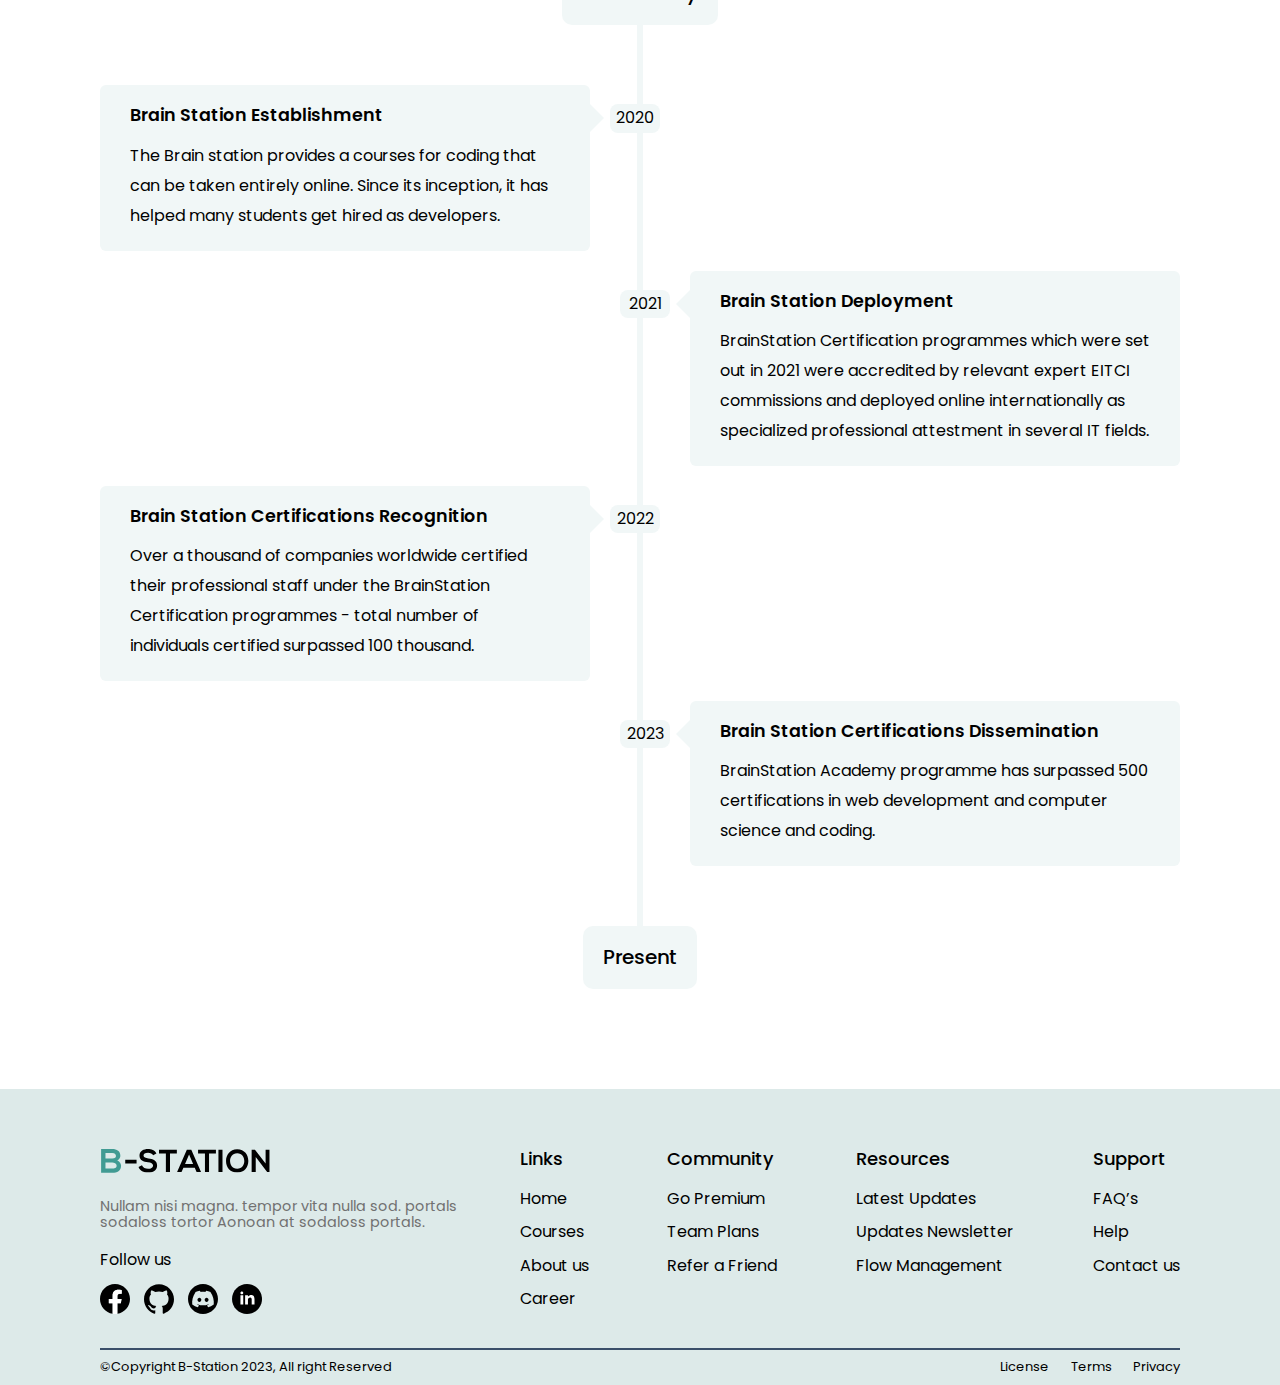
==== commit 05e0090f: "modified the about page" ====
--- a/pages/about.html
+++ b/pages/about.html
@@ -6,14 +6,15 @@
     <meta name="viewport" content="width=device-width, initial-scale=1.0" />
     <link rel="icon" type="image/x-icon" href="../assets/icon/logo-b.svg" />
     <link rel="stylesheet" href="../css/normalize.css" />
+    <link rel="stylesheet" href="../css/main-style.css" />
     <link rel="stylesheet" href="../css/about.css" />
-    <title>B-Station</title>
+    <title>About</title>
   </head>
   <body>
     <!-- ------------------*** Header*** ------------------ -->
     <header>
       <nav class="my-navbar">
-        <a href="#" class="nav-branding"
+        <a href="../index.html" class="nav-branding"
           ><img src="../assets/icon/logo.svg" alt="logo"
         /></a>
         <ul class="nav-menu">
@@ -49,139 +50,163 @@
     </header>
     <div style="width: 100%; height: 70px"></div>
     <!-- ------------------------------------*** main *** ------------------ -->
-    <main class="about-main">
-      <!-------------------------------this is the first section--------------------------- -->
-          <div class="intro-about">
-              <h1 class="heading-about">About Brain-station School</h1>
-              <p class="about-text">BrainStation school is for anyone who has a passion for learning ,
-              to code and is trying to cut through the cost hurdle. This school stands for - a comprehensive,
-               affordable, high-quality education that you can access on your own terms.
-              The School Project is designed for people - individuals who want to learn and grow,
-               but who may not have the means to attend a traditional school or pay for expensive courses.
-              If you are someone who is looking for a personal and flexible approach to education,
-              I highly recommend checking out School Project.</p>
-          </div>
-      
-      
-      <!---------------------------- this is the second section of about page------------------------>
-      <div class="beliefs">
-              <h2>Our Beliefs</h2>
-              <div class="vesion1">
-              <img src="..\assets\images\1-removebg-preview.png" alt="This image represent the education">
-              <div class="text">
-              <h3>Education should be and accessible</h3>
-              <p class="beliefs">Brainstation offers free education and we have tried to link to resources
-              that are self-edited so that anyone in the world can use them.</p>
-          </div>
-          </div>
-          <div class="vesion2">
-              <img src="..\assets\images\22-removebg-preview.png" alt="This image represent the accessible">
-              <div class="text">
-              <h3>You learn best by actually building</h3>
-              <p class="beliefs">The Ironhack curriculum is full of projects that will help you build
-                  a strong portfolio of work on GitHub to fill out your resume.</p></div>
-          </div>
-          <div class="vesion3">
-              <img src="..\assets\images\3-removebg-preview.png" alt="This image represent the learning best">
-              <div class="text">
-              <h3>Motivation is fueled by working with others</h3>
-              <p class="beliefs">We're committed to connecting students together so they can stay
-                   motivated and learn faster.</p></div>
-          </div>
-          <div class="vesion4">
-              <img src="..\assets\images\4-removebg-preview.png" alt="This image represent the working">
-              <div class="text">
-              <h3>Open source is best</h3>
-              <p class="beliefs">Our curriculum and website are available on GitHub and we encourage. </p>
-          </div>
-      </div>
-          </div>
-      </div>
-      <!-- -------------------------------------------this third section -------------------------------->
-      <div class="overview-about">
-          <h2 class="overview-about">Overview of the Brainstation school </h2>
-          <div class="items" id=" card">
-          <div class="item">
-              <p>969631</p>
-              <p class="second">Learners</p>
-          </div>
-          <div class="item">
-              <p>5000+</p>
-              <p class="second">Contributors</p>
-
-          </div>
-          <div class="item">
-              <p>2020</p>
-              <p class="second">Founded</p>
-          </div>
-      </div>
-      </div>
-      <!----------------------------------this fourth section----------------------------------->
-      <div class="line-desktop"></div>
-      
-      <div class="history">
-          <div class="breif">
-              <p>Breif history</p>
-          </div>
-          <!-- -------------------------------one----------------------------------------->
-          <div class="one">
-          <div class="line-icon">
-          <div class="line"></div>
-           <i class="fa-solid fa-calendar-days"></i><span>2020</span>
-          </div>
-           <div class="history-text">
-                  <h3>BRAIN STATION ESTABILISHMENT</h3>
-                  <p>The Brain station provides a courses for coding  that can be taken
-                       entirely online. Since its inception, it has helped many students get
-                        hired as developers.</p>
-              </div>
-          </div>
-          <!-- --------------------------------two----------------------------------------->
-      <div class="two">
-              <div class="line-icon">
-                  <div class="line"></div>
-                  <i class="fa-solid fa-calendar-days"></i><span>2021</span>
-                  </div>
-                      <div class="history-text">
-                      <h3>BRAIN STATION DEPLOYMENT</h3>
-                      <p>Brainstaion Certification programmes which were set out in 2021 were accredited by relevant
-                      expert EITCI commissions and deployed online internationally as specialized professional 
-                      attestment in several IT fields.</p>
-                      </div>
-                  </div>
-       <!-------------------------------------------- three ----------------------------->
-      <div class="three">
-                      <div class="line-icon">
-                          <div class="line"></div>
-                          <i class="fa-solid fa-calendar-days"></i><span>2022</span> </div>
-                           <div class="history-text">
-                              <h3>BRAIN STATION CERTIFCATIONS RECOGNITION</h3>
-                               <p>Over a thousand of companies worldwide certified their professional staff under the 
-                       Brainstation Certification programmes - total number of individuals certified surpassed 100 
-                       thousand.</p>
-                            </div>
-                          </div>
-      
-                          <div class="four">
-                              <div class="line-icon">
-                                  <div class="line"></div>
-                                  <i class="fa-solid fa-calendar-days"></i><span>2023</span> </div>
-                                   <div class="history-text">
-                                      <h3>BRAIN STATION CERTIFICATIONS DISSEMINATION</h3>
-                                       <p>Brainstation Academy programme has
-                                           surpassed 500 certifications in web development and computer science and coding .</p>
-                                    </div>
-                                  </div>
-                                     <!----------------------------------------------------------------------the vertical line------------------------------------------------------------ -->
-         <div class="present">
-          <div class="line"></div>
-          <div class="breif2">
-              <p>Present</p>
-          </div>
-      </div>
-      </div>
-      </main>
-
+    <main>
+      <section class="about">
+        <h1 class="heading-about">About Brain-station School</h1>
+        <p class="description-about">
+          BrainStation school is for anyone who has a passion for learning , to
+          code and is trying to cut through the cost hurdle. This school stands
+          for - a comprehensive, affordable, high-quality education that you can
+          access on your own terms. The School Project is designed for people -
+          individuals who want to learn and grow, but who may not have the means
+          to attend a traditional school or pay for expensive courses. If you
+          are someone who is looking for a personal and flexible approach to
+          education, I highly recommend checking out School Project.
+        </p>
+        <!-- ------------*** our-beliefs ***  ------------ -->
+
+        <div class="our-beliefs">
+          <h1 class="title">Our Beliefs</h1>
+          <div class="beliefs">
+            <div class="card-beliefs">
+              <img src="../assets/icon/education.svg" alt="" />
+              <div>
+                <h3>Education should be and accessible</h3>
+                <p>
+                  Brainstation offers free education and we have tried to link
+                  to resources that are self-edited so that anyone in the world
+                  can us them.
+                </p>
+              </div>
+            </div>
+            <div class="card-beliefs">
+              <img src="../assets/icon/brain.svg" alt="" />
+              <div>
+                <h3>You learn best by actually building</h3>
+                <p>
+                  The Ironhack curriculum is full of projects that will help you
+                  build a strong portfolio of work on GitHub to fill out your
+                  resume.
+                </p>
+              </div>
+            </div>
+            <div class="card-beliefs">
+              <img src="../assets/icon/other-user.svg" alt="" />
+              <div>
+                <h3>Motivation is fueled by working with others</h3>
+                <p>
+                  We're committed to connecting students together so they can
+                  stay motivated and learn faster.
+                </p>
+              </div>
+            </div>
+            <div class="card-beliefs">
+              <img src="../assets/icon/open-source.svg" alt="" />
+              <div>
+                <h3 class="margin-last-item">Open source is best</h3>
+                <p>
+                  Our curriculum and website are available on GitHub and we
+                  encourage.
+                </p>
+              </div>
+            </div>
+          </div>
+        </div>
+
+        <!-- ------------*** Overviews ***  ------------ -->
+        <div class="Overviews">
+          <h1 class="title">Overview of the BrainStation school</h1>
+          <div class="box-info">
+            <div class="container-info">
+              <div class="card-info">
+                <div><img src="../assets/icon/students.svg" alt="" /></div>
+                <div class="text-info">
+                  <span>300K+</span>
+                  <span>Learners</span>
+                </div>
+              </div>
+            </div>
+
+            <div class="container-info">
+              <div class="card-info">
+                <div><img src="../assets/icon/contributor.svg" alt="" /></div>
+                <div class="text-info">
+                  <span>5K+</span>
+                  <span>Contributors</span>
+                </div>
+              </div>
+            </div>
+            <div class="container-info">
+              <div class="card-info">
+                <div><img src="../assets/icon/established.svg" alt="" /></div>
+                <div class="text-info">
+                  <span>2020</span>
+                  <span>Founded</span>
+                </div>
+              </div>
+            </div>
+          </div>
+        </div>
+
+        <!-- ------------*** TimeLine ***  ------------ -->
+        <div class="timeline">
+          <div class="box-history start"><div>Brief history</div></div>
+          <div class="container left-container">
+            <div>2020</div>
+            <div class="text-box">
+              <h3>brain station establishment</h3>
+              <p>
+                The Brain station provides a courses for coding that can be
+                taken entirely online. Since its inception, it has helped many
+                students get hired as developers.
+              </p>
+              <span class="container-arrow left-container-arrow"></span>
+            </div>
+          </div>
+
+          <div class="container right-container">
+            <div>2021</div>
+            <div class="text-box">
+              <h3>brain station deployment</h3>
+              <p>
+                BrainStation Certification programmes which were set out in 2021
+                were accredited by relevant expert EITCI commissions and
+                deployed online internationally as specialized professional
+                attestment in several IT fields.
+              </p>
+              <span class="container-arrow right-container-arrow"></span>
+            </div>
+          </div>
+
+          <div class="container left-container">
+            <div>2022</div>
+            <div class="text-box">
+              <h3>brain station certifications recognition</h3>
+              <p>
+                Over a thousand of companies worldwide certified their
+                professional staff under the BrainStation Certification
+                programmes - total number of individuals certified surpassed 100
+                thousand.
+              </p>
+              <span class="container-arrow left-container-arrow"></span>
+            </div>
+          </div>
+
+          <div class="container right-container">
+            <div>2023</div>
+            <div class="text-box">
+              <h3>brain station certifications dissemination</h3>
+              <p>
+                BrainStation Academy programme has surpassed 500 certifications
+                in web development and computer science and coding.
+              </p>
+              <span class="container-arrow right-container-arrow"></span>
+            </div>
+          </div>
+          <div class="box-history end"><div>Present</div></div>
+        </div>
+      </section>
+    </main>
     <!-- ------------------*** Footer *** ------------------ -->
 
     <section class="section-footer">
--- a/css/main-style.css
+++ b/css/main-style.css
@@ -0,0 +1,929 @@
+/* import */
+@import url('https://fonts.googleapis.com/css2?family=Poppins:wght@100;200;300;400;500;600;700&display=swap');
+
+* {
+    padding: 0;
+    margin: 0;
+    box-sizing: border-box;
+    font-family: 'Poppins', sans-serif;
+}
+
+/* ----------*** Header ***---------- */
+header {
+    background-color: #ffffff;
+    position: fixed;
+    top: 0;
+    width: 100%;
+    padding: 0 100px;
+    z-index: 100;
+}
+
+li {
+    list-style: none;
+}
+
+a {
+    color: black;
+    text-decoration: none;
+}
+
+.my-navbar {
+    min-height: 70px;
+    display: flex;
+    justify-content: space-between;
+    align-items: center;
+}
+
+.nav-branding {
+    padding-right: 5vw;
+}
+
+.nav-branding img {
+    width: 150px;
+}
+
+.nav-menu {
+    display: flex;
+    justify-content: start;
+    align-items: center;
+    gap: 3.5%;
+    width: 100%;
+    margin-bottom: 0;
+    padding-left: 0;
+}
+
+.nav-menu li:last-child {
+    transition: 0.7s ease;
+    padding: 10px 12px;
+    background-color: #409B95;
+    border-radius: 10px;
+}
+
+/* .nav-menu li:last-child:is(:hover) {
+    transition: 0.7s ease;
+    padding:10px 12px;
+    background-color: #409B95;
+    border-radius: 10px;
+} */
+.nav-menu li:last-child a {
+    color: #ffffff !important;
+}
+
+.nav-branding {
+    font-size: 2rem;
+}
+
+.nav-link {
+    transition: 0.7s ease;
+}
+
+.nav-link:hover {
+    color: #409B95 !important;
+}
+
+.hamburger {
+    display: none;
+    cursor: pointer;
+}
+
+.bar {
+    display: block;
+    width: 25px;
+    height: 3px;
+    margin: 5px auto;
+    -webkit-transition: all 0.3s ease-in-out;
+    transition: all 0.3s ease-in-out;
+    background-color: #000000;
+}
+
+.flex-space {
+    flex-grow: 2;
+}
+
+@media (max-width:768px) {
+    header {
+        padding: 0 20px;
+    }
+
+    .hamburger {
+        display: block;
+    }
+
+    .hamburger.active .bar:nth-child(2) {
+        opacity: 0;
+    }
+
+    .hamburger.active .bar:nth-child(1) {
+        transform: translateY(8px) rotate(45deg);
+    }
+
+    .hamburger.active .bar:nth-child(3) {
+        transform: translateY(-8px) rotate(-45deg);
+    }
+
+    .nav-menu {
+        position: fixed;
+        left: -100%;
+        top: 70px;
+        gap: 0;
+        flex-direction: column;
+        background-color: #ffffff;
+        width: 100%;
+        text-align: center;
+        transition: 0.3s;
+    }
+
+    .nav-item {
+        margin: 16px 0;
+    }
+
+    .nav-menu.active {
+        left: 0;
+    }
+}
+
+/* Small Screens */
+
+@media (min-width: 768px) and (max-width: 991px) {
+    header {
+        padding: 0 40px;
+    }
+}
+
+/* ----------*** category ***---------- */
+.category {
+    margin: 100px 0;
+}
+
+.category .title {
+    font-size: 1.7rem;
+}
+
+.category .sub-title {
+    margin-top: 10px;
+    font-size: 0.9rem;
+    color: #979797;
+}
+
+.category .margin-cate {
+    margin: 0 100px;
+}
+
+.category .margin-cate div:last-child {
+    display: flex;
+    justify-content: space-between;
+}
+
+.outline-btn {
+    font-size: 15px;
+    border: 2px solid #419b93;
+    color: #419b93;
+    padding: 10px;
+    border-radius: 5px;
+    text-decoration: none;
+}
+
+.outside-btn {
+    display: none;
+}
+
+.container-cards {
+    display: grid;
+    grid-template-columns: repeat(auto-fill, minmax(300px, 1fr));
+    background-color: #f1f7f7;
+    gap: 40px;
+    padding: 40px 100px;
+    margin-top: 50px;
+}
+
+.container-cards .card {
+    display: flex;
+    flex-direction: row;
+    align-items: center;
+    background-color: #ffffff;
+    border: none;
+    padding: 25px;
+}
+
+.container-cards img {
+    width: 50px;
+}
+
+.icon-cate {
+    background-color: #EBF6ED;
+    padding: 25px;
+    margin-right: 20px;
+    border-radius: 10px;
+}
+
+.container-cards .card h6 {
+    font-size: 17px;
+}
+
+.container-cards .card p {
+    font-size: 14px;
+}
+
+.container-cards .card:nth-child(1) .icon-cate {
+    background-color: #e9f8ff;
+}
+
+.container-cards .card:nth-child(2) .icon-cate {
+    background-color: #4540e1;
+}
+
+.container-cards .card:nth-child(3) .icon-cate {
+    background-color: #fff4ef;
+}
+
+.container-cards .card:nth-child(4) .icon-cate {
+    background-color: #fdf0ed;
+}
+
+.container-cards .card:nth-child(5) .icon-cate {
+    background-color: #fbf0fd;
+}
+
+.container-cards .card:nth-child(6) .icon-cate {
+    background-color: #f0fcf6;
+}
+
+/* Mobile */
+
+@media (max-width: 767px) {
+    .category {
+        margin: 50px 0;
+    }
+
+    .category .title {
+        font-size: 1.4rem;
+    }
+
+    .category .sub-title {
+        margin-top: 10px;
+        font-size: 0.7rem;
+        color: #979797;
+    }
+
+    .category .margin-cate {
+        margin: 0 20px;
+    }
+
+    .container-cards .card {
+        display: flex;
+        align-items: center;
+        padding: 15px;
+    }
+
+
+    .container-cards img {
+        width: 40px;
+    }
+
+
+    .icon-cate {
+        padding: 15px;
+        border-radius: 10px;
+    }
+
+    .container-cards .card h6 {
+        font-size: 15px;
+    }
+
+    .container-cards .card p {
+        font-size: 12px;
+    }
+
+    .container-cards {
+        gap: 20px;
+        padding: 30px 20px;
+        margin-top: 5px;
+    }
+
+    .inside-btn {
+        visibility: hidden;
+    }
+
+    .outside-btn {
+        display: flex;
+        justify-content: center;
+        margin-top: 30px;
+    }
+}
+
+/* Small Screens */
+
+@media (min-width: 768px) and (max-width: 991px) {
+    .category {
+        margin: 50px 0;
+    }
+
+    .category .title {
+        font-size: 1.7rem;
+    }
+
+    .category .sub-title {
+        margin-top: 10px;
+        font-size: 0.9rem;
+        color: #979797;
+    }
+
+    .category .margin-cate {
+        margin: 0 40px;
+    }
+
+    .container-cards {
+        grid-template-columns: repeat(2, 1fr);
+        gap: 20px;
+        padding: 30px 20px;
+        margin-top: 5px;
+    }
+
+    .container-cards .card {
+        display: flex;
+        align-items: center;
+        padding: 15px;
+    }
+
+    .container-cards img {
+        width: 40px;
+    }
+
+    .icon-cate {
+        padding: 15px;
+        border-radius: 10px;
+    }
+
+    .container-cards .card h6 {
+        font-size: 15px;
+    }
+
+    .container-cards .card p {
+        font-size: 12px;
+    }
+
+    .inside-btn {
+        visibility: hidden;
+    }
+
+    .outside-btn {
+        display: flex;
+        justify-content: center;
+        margin-top: 30px;
+    }
+}
+
+/* ----------*** Students Opinions  ***---------- */
+.students-opinions {
+    margin: 100px;
+}
+
+.students-opinions .title {
+    font-size: 1.7rem;
+}
+
+.students-opinions .sub-title {
+    margin: 10px 0 20px;
+    font-size: 0.9rem;
+    color: #979797;
+    width: 60%;
+}
+
+.items {
+    display: flex;
+    overflow-x: auto;
+}
+
+.items .item {
+    min-width: 350px;
+    background: #ddeae9;
+    margin: 10px;
+    border-radius: 10px;
+    padding: 20px;
+}
+
+.items .item>div:first-child {
+    font-size: 1.3rem;
+    margin-bottom: 20px;
+}
+
+.opinions {
+    display: flex;
+    padding-bottom: 20px;
+    border-bottom: 2px solid #409b95;
+}
+
+.opinions img {
+    width: 25px;
+    height: 25px;
+    margin-right: 10px;
+}
+
+.user {
+    display: flex;
+    margin-top: 20px;
+}
+
+.user>img {
+    width: 70px;
+    height: 70px;
+    background-color: #3a4f6a;
+    border-radius: 100px;
+    margin-right: 20px;
+    object-fit: cover;
+    object-position: 100% 0;
+}
+
+.opinions .comment {
+    height: 12rem;
+}
+
+.name-rate {
+    display: flex;
+    flex-direction: column;
+    justify-content: center;
+}
+
+.name {
+    font-size: 18px;
+}
+
+.rate img {
+    width: 20px;
+    height: 20px;
+}
+
+/* Mobile */
+
+@media (max-width: 767px) {
+    .students-opinions {
+        margin: 50px 20px;
+    }
+
+    .students-opinions .title {
+        font-size: 1.3rem;
+    }
+
+    .students-opinions .sub-title {
+        margin: 10px 0 20px;
+        font-size: 0.7rem;
+        width: 100%;
+
+    }
+
+    .items .item {
+        min-width: 280px;
+        margin: 5px;
+        padding: 15px;
+    }
+
+    .items .item .title {
+        font-size: 1.1rem;
+        margin-bottom: 15px;
+    }
+
+    .user>img {
+        width: 60px;
+        height: 60px;
+        margin-right: 15px;
+    }
+
+    .opinions .comment {
+        height: 9rem;
+        font-size: 0.8rem;
+    }
+
+    .name-rate {
+        display: flex;
+        flex-direction: column;
+        justify-content: center;
+    }
+
+    .name {
+        font-size: 16px;
+    }
+
+    .rate img {
+        width: 16px;
+        height: 16px;
+    }
+
+    .items::-webkit-scrollbar {
+        display: none;
+    }
+}
+
+/* Small Screens */
+
+@media (min-width: 768px) and (max-width: 991px) {
+    .students-opinions {
+        margin: 100px 40px;
+    }
+
+    .opinions .comment {
+        height: 12rem;
+    }
+
+    .students-opinions .sub-title {
+        width: 100%;
+    }
+
+    .items::-webkit-scrollbar {
+        display: none;
+    }
+}
+
+/* ----------*** Courses ***---------- */
+.courses {
+    margin: 100px;
+}
+
+.courses>.title {
+    font-size: 1.7rem;
+}
+
+.courses>.title-page {
+    font-weight: 500;
+    margin-bottom: 50px;
+    font-size: 2.2rem;
+}
+
+
+.courses .sub-title {
+    margin-top: 10px;
+    font-size: 0.9rem;
+    color: #979797;
+}
+
+.courses>div:nth-child(2) {
+    display: flex;
+    justify-content: space-between;
+}
+
+.courses .cards {
+    display: grid;
+    grid-template-columns: repeat(auto-fill, minmax(310px, 1fr));
+    gap: 2.5vw;
+    margin-top: 35px;
+}
+
+.courses .cards>div {
+    background-color: #ddeae9;
+    padding: 25px;
+    border-radius: 10px;
+}
+
+.courses .cards .one-card>img {
+    width: 100%;
+    max-height: 11rem;
+    object-fit: cover;
+    object-position: 100% 0;
+    border-radius: 10px;
+}
+
+.courses .cards a {
+    display: inline-block;
+    margin: 35px 0 20px;
+    padding: 10px;
+    background-color: #409b95;
+    color: #ffffff;
+    text-decoration: none;
+    border-radius: 5px;
+}
+
+.cards p {
+    font-size: 1.1rem;
+    font-weight: 500;
+    margin-bottom: 1rem
+}
+
+.bottom-card {
+    display: inline-block;
+}
+
+.bottom-card {
+    display: flex;
+    align-items: center;
+}
+
+.users,
+.rating,
+.price {
+    display: flex;
+    justify-content: center;
+    align-items: center;
+    margin-right: 15px;
+}
+
+.bottom-card .users img,
+.rating img,
+.price img {
+    width: 1.8rem;
+    height: 1.8rem;
+    padding: 5px;
+    border-radius: 100px;
+    margin-right: 8px;
+}
+
+.bottom-card .users img {
+    background-color: #EFF6F5;
+}
+
+.bottom-card .rating img {
+    background-color: #F5F3E4;
+}
+
+.bottom-card .price img {
+    background-color: #fdefff;
+}
+
+
+/* Mobile */
+
+@media (max-width: 767px) {
+    .courses {
+        margin: 50px 20px;
+    }
+
+    .courses .cards {
+        gap: 10vw;
+    }
+
+    .courses .title {
+        font-size: 1.4rem;
+    }
+
+    .courses .sub-title {
+        margin-top: 10px;
+        font-size: 0.7rem;
+        color: #979797;
+    }
+
+    .cards p {
+        font-size: 1rem;
+    }
+}
+
+/* Small Screens */
+
+@media (min-width: 768px) and (max-width: 991px) {
+    .courses {
+        margin: 100px 40px;
+    }
+
+    .courses .cards {
+        display: grid;
+        grid-template-columns: repeat(auto-fill, minmax(210px, 1fr));
+        gap: 2vw;
+    }
+
+    .courses .cards>div {
+        padding: 10px;
+
+    }
+
+    .courses .cards a {
+        margin: 20px 0 10px;
+        padding: 10px;
+        font-size: 11px;
+    }
+
+    .cards p {
+        font-size: 0.7rem;
+    }
+
+    .users,
+    .rating,
+    .price {
+        display: flex;
+        justify-content: center;
+        align-items: center;
+        margin-right: 8px;
+    }
+
+    .bottom-card .users img,
+    .rating img,
+    .price img {
+        width: 1.2rem;
+        height: 1.2rem;
+        padding: 3px;
+        border-radius: 100px;
+        margin-right: 8px;
+    }
+
+    .bottom-card .users div,
+    .rating div,
+    .price div {
+        font-size: 11px;
+    }
+
+    .courses .cards .one-card>img {
+        max-height: 6.5rem;
+    }
+}
+
+/* ----------*** newsletter ***---------- */
+.newsletter {
+    margin: 100px;
+}
+
+.newsletter .title {
+    font-size: 1.7rem;
+    text-align: center;
+}
+
+.newsletter .sub-title {
+    margin-top: 10px;
+    font-size: 0.9rem;
+    color: #979797;
+    text-align: center;
+}
+
+.newsletter form {
+    width: 100%;
+    display: flex;
+    justify-content: center;
+    margin-top: 30px;
+}
+
+.form-news input:first-child {
+    border: none;
+    padding: 15px;
+    width: 100%;
+    max-width: 350px;
+    background-color: #f1f7f7;
+    border-radius: 10px 0 0 10px;
+}
+
+.form-news input:last-child {
+    border: none;
+    padding: 15px;
+    background-color: #409b95;
+    color: #ffffff;
+    border-radius: 0 10px 10px 0;
+}
+
+
+/* Mobile */
+
+@media (max-width: 767px) {
+    .newsletter {
+        margin: 50px 20px;
+    }
+
+    .form-news input:first-child {
+        padding: 12px;
+        width: 14rem;
+    }
+
+    .form-news input:last-child {
+        padding: 12px;
+        font-size: 14px;
+    }
+
+    ::placeholder {
+        font-size: 12px;
+    }
+}
+
+/* Small Screens */
+@media (min-width: 768px) and (max-width: 991px) {
+    .newsletter {
+        margin: 50px 40px;
+    }
+
+}
+
+/* ----------*** Footer ***---------- */
+
+.section-footer {
+    background-color: #ddeae9;
+    padding: 60px 100px 0;
+}
+
+footer {
+    display: flex;
+    align-items: flex-start;
+}
+
+.logo-footer img {
+    width: 170px;
+}
+
+.description {
+    margin: 20px 0;
+    color: #717171;
+    font-size: 0.9rem;
+    width: 90%;
+}
+
+.social-media {
+    margin-top: 15px;
+}
+
+.social-media img {
+    width: 30px;
+    margin-right: 10px;
+}
+
+/* links */
+.my-links {
+    display: flex;
+    flex-wrap: wrap;
+    justify-content: space-between;
+    gap: 20px;
+    width: 100%;
+}
+
+.my-links>div {
+    display: flex;
+    flex-direction: column;
+    gap: 15px;
+    margin-bottom: 20px;
+}
+
+.my-links h2 {
+    margin-bottom: 5px;
+    font-size: 18px;
+    color: #000000;
+    font-weight: 500;
+}
+
+.my-links a {
+    color: #000;
+    font-size: 16px;
+    text-decoration: none;
+}
+
+footer.top {
+    border-bottom: 2px solid #3a4f6a;
+    padding-bottom: 20px;
+}
+
+.legal {
+    font-size: 13px;
+    display: flex;
+    justify-content: space-between;
+    width: 100%;
+    margin: 10px 0;
+}
+
+.legal>div:last-child {
+    width: 180px;
+    display: flex;
+    justify-content: space-between;
+}
+
+.legal a {
+    font-size: 13px;
+    color: #000;
+    text-decoration: none;
+}
+
+/* Mobile */
+@media (max-width: 767px) {
+    .section-footer {
+        padding: 60px 20px 0;
+    }
+
+    footer {
+        flex-direction: column;
+    }
+
+    .my-links {
+        flex-direction: column;
+        margin-top: 40px;
+    }
+
+    .my-links>div {
+        margin-bottom: 35px;
+    }
+
+    .legal {
+        flex-direction: column;
+    }
+
+    .legal>div:last-child {
+        margin-top: 10px;
+    }
+
+}
+
+/* Small Screens */
+@media (min-width: 768px) and (max-width: 991px) {
+    .section-footer {
+        padding: 60px 40px 0;
+    }
+}
+
+.number-pages {
+    display: flex;
+    justify-content: center;
+    align-items: center;
+    margin-top: 50px;
+}
+
+.number-pages div {
+    margin-right: 20px;
+    font-size: 20px;
+}--- a/css/about.css
+++ b/css/about.css
@@ -1,1114 +1,377 @@
-/* import */
-@import url('https://fonts.googleapis.com/css2?family=Poppins:wght@100;200;300;400;500;600;700&display=swap');
-
-* {
-  padding: 0;
-  margin: 0;
-  box-sizing: border-box;
-  font-family: 'Poppins', sans-serif;
-}
-
-/* ----------*** Header ***---------- */
-header {
-  background-color: #ffffff;
-  position: fixed;
-  top: 0;
-  width: 100%;
-  padding: 0 100px;
-  z-index: 100;
-}
-
-li {
-  list-style: none;
-}
-
-a {
-  color: black;
-  text-decoration: none;
-}
-
-.my-navbar {
-  min-height: 70px;
-  display: flex;
-  justify-content: space-between;
-  align-items: center;
-}
-
-.nav-branding {
-  padding-right: 5vw;
-}
-
-.nav-branding img {
-  width: 150px;
-}
-
-.nav-menu {
-  display: flex;
-  justify-content: start;
-  align-items: center;
-  gap: 3.5%;
-  width: 100%;
-  /* padding-top: 15px; */
-
-
-}
-
-.nav-menu li:last-child {
-  transition: 0.7s ease;
-  padding: 10px 12px;
-  background-color: #409B95;
-  border-radius: 10px;
-}
-
-.nav-menu li:last-child a {
-  color: #ffffff;
-}
-
-.nav-branding {
-  font-size: 2rem;
-}
-
-.nav-link {
-  transition: 0.7s ease;
-}
-
-.nav-link:hover {
-  color: #409B95;
-}
-
-.hamburger {
-  display: none;
-  cursor: pointer;
-}
-
-.bar {
-  display: block;
-  width: 25px;
-  height: 3px;
-  margin: 5px auto;
-  -webkit-transition: all 0.3s ease-in-out;
-  transition: all 0.3s ease-in-out;
-  background-color: #000000;
-}
-
-.flex-space {
-  flex-grow: 2;
-}
-
+.about {
+    margin: 50px 100px;
+}
+
+.about>h1 {
+    text-align: center;
+    font-weight: 500;
+    margin-bottom: 50px;
+    font-size: 2.2rem;
+}
+
+.about p {
+    font-size: 17px;
+    line-height: 30px;
+    width: 100%;
+    max-width: 60rem;
+    margin: auto;
+}
+
+.our-beliefs {
+    background-color: #f1f7f7;
+    margin: 100px 0;
+    padding: 20px;
+    border-radius: 20px;
+}
+
+.title {
+    text-align: center;
+    font-weight: 500;
+    margin-bottom: 50px;
+    font-size: 1.8rem;
+}
+
+.beliefs {
+    display: grid;
+    grid-template-columns: repeat(auto-fill, minmax(400px, 1fr));
+    gap: 50px;
+    margin: 0 50px 50px;
+}
+
+.card-beliefs {
+    display: flex;
+    align-items: center;
+    padding: 20px;
+    border-radius: 10px;
+    transition: 0.7s ease;
+    background-color: #ffffff;
+}
+
+.card-beliefs img {
+    width: 100px;
+    height: 100px;
+    margin-right: 30px;
+}
+
+.card-beliefs h3 {
+    font-weight: 600;
+    margin-bottom: 15px;
+}
+
+.card-beliefs p {
+    font-size: 16px;
+}
+
+.card-beliefs:hover {
+    transition: 0.7s ease;
+    background-color: #ddeae9;
+}
 
 @media (max-width:768px) {
-  header {
-    padding: 0 20px;
-  }
-
-  .hamburger {
-    display: block;
-  }
-
-  .hamburger.active .bar:nth-child(2) {
-    opacity: 0;
-  }
-
-  .hamburger.active .bar:nth-child(1) {
-    transform: translateY(8px) rotate(45deg);
-  }
-
-  .hamburger.active .bar:nth-child(3) {
-    transform: translateY(-8px) rotate(-45deg);
-  }
-
-  .nav-menu {
-    position: fixed;
-    left: -100%;
-    top: 70px;
-    gap: 0;
+    .about {
+        margin: 50px 20px;
+    }
+
+    .about>h1 {
+        font-weight: 500;
+        margin-bottom: 40px;
+        font-size: 1.8rem;
+    }
+
+    .about p {
+        font-size: 14px;
+        line-height: 24px;
+    }
+
+    .beliefs {
+        display: block;
+        margin: 0 10px 50px;
+    }
+
+    .title {
+        font-weight: 500;
+        font-size: 1.5rem;
+    }
+
+    .beliefs .card-beliefs {
+        margin-bottom: 20px;
+        position: relative;
+    }
+
+    .card-beliefs img {
+        width: 40px;
+        height: 40px;
+        margin-right: 20px;
+        position: absolute;
+        top: 15px;
+        left: 15px;
+    }
+
+    .card-beliefs h3 {
+        font-size: 16px;
+        margin: 0 0 10px 50px;
+    }
+
+    .card-beliefs .margin-last-item {
+        margin-bottom: 25px;
+    }
+}
+
+@media (min-width: 768px) and (max-width: 991px) {
+    .about {
+        margin: 50px 50px;
+    }
+}
+
+
+.box-info {
+    background-color: #f1f7f7;
+    display: flex;
+    justify-content: space-around;
+    padding: 10px;
+    border-radius: 15px;
+}
+
+.card-info {
+    display: flex;
+    justify-content: space-between;
+    padding: 20px;
+    border-radius: 10px;
+}
+
+.card-info img {
+    width: 40px;
+}
+
+.card-info div:first-child {
+    background-color: #ffffff;
+    margin-right: 20px;
+    padding: 18px;
+    border-radius: 8px;
+}
+
+.text-info {
+    display: flex;
     flex-direction: column;
-    background-color: #ffffff;
-    width: 100%;
+    justify-content: space-evenly;
+}
+
+.text-info span:first-child {
+    font-size: 1.8rem;
+    color: #419B93;
+    font-weight: 500;
+}
+
+.text-info span:last-child {
+    font-size: 1.2rem;
+    color: #6F6F6F;
+}
+
+@media (max-width:768px) {
+    .box-info {
+        flex-wrap: wrap;
+        justify-content: start;
+    }
+
+    .card-info img {
+        width: 35px;
+    }
+
+    .text-info span:first-child {
+        font-size: 1.5rem;
+    }
+
+    .text-info span:last-child {
+        font-size: 1rem;
+    }
+}
+
+@media (min-width: 768px) and (max-width: 991px) {
+
+    .card-info img {
+        width: 35px;
+    }
+
+    .text-info span:first-child {
+        font-size: 1.5rem;
+    }
+
+    .text-info span:last-child {
+        font-size: 1rem;
+    }
+}
+
+/* ---------*** timeline ***--------- */
+.timeline {
+    position: relative;
+    max-width: 1200px;
+    margin: 100px auto;
+}
+
+.container {
+    padding: 10px 0;
+    position: relative;
+    width: 50%;
+}
+
+.text-box {
+    padding: 20px 30px;
+    background: #f1f7f7;
+    border-radius: 6px;
+    font-size: 15px;
+}
+
+.text-box h3 {
+    text-transform: capitalize;
+    font-weight: 600;
+    margin-bottom: 15px;
+}
+
+.text-box p {
+    display: inline-block;
+    font-size: 16px;
+}
+
+
+.left-container {
+    padding-right: 50px;
+    left: 0;
+}
+
+.right-container {
+    padding-left: 50px;
+    left: 50%;
+}
+
+.container>div:first-child {
+    position: absolute;
+    width: 50px;
+    border-radius: 8px;
+    right: -20px;
+    top: 29px;
+    z-index: 10;
+    background-color: #f1f7f7;
+    padding: 5px;
     text-align: center;
-    transition: 0.3s;
-  }
-
-  .nav-item {
-    margin: 16px 0;
-  }
-
-  .nav-menu.active {
-    left: 0;
-  }
-}
-
-/* Small Screens */
+}
+
+.right-container>div:first-child {
+    left: -20px;
+}
+
+.timeline::after {
+    content: "";
+    position: absolute;
+    width: 6px;
+    height: 100%;
+    background-color: #f1f7f7;
+    top: 0;
+    left: 50%;
+    margin-left: -3px;
+    z-index: -1;
+}
+
+.box-history {
+    display: flex;
+    justify-content: center;
+}
+
+.box-history div {
+    background-color: #f1f7f7;
+    padding: 20px;
+    border-radius: 10px;
+    font-size: 20px;
+    font-weight: 500;
+}
+
+.start {
+    margin-bottom: 50px;
+}
+
+.end {
+    margin-top: 50px;
+}
+
+
+.container-arrow {
+    height: 0;
+    width: 0;
+    position: absolute;
+    top: 28px;
+    z-index: 1;
+    border-top: 15px solid transparent;
+    border-bottom: 15px solid transparent;
+}
+
+.left-container-arrow {
+    border-left: 15px solid #f1f7f7;
+    right: 36px;
+}
+
+.right-container-arrow {
+    border-right: 15px solid #f1f7f7;
+    left: 36px;
+}
+
+@media (max-width:768px) {
+    .timeline {
+        margin: 50px auto;
+    }
+
+    .timeline::after {
+        left: 28px;
+    }
+
+    .container {
+        width: 100%;
+        padding-left: 70px;
+        padding-right: 0;
+    }
+
+    .text-box {
+        font-size: 13px;
+        padding: 20px;
+    }
+
+    .right-container {
+        left: 0;
+    }
+
+    .right-container>div:first-child,
+    .left-container>div:first-child {
+        left: 0px;
+    }
+
+    .left-container-arrow,
+    .right-container-arrow {
+        border-right: 15px solid #f1f7f7;
+        border-left: 0;
+        left: 56px;
+    }
+
+    .box-history {
+        display: flex;
+        justify-content: start;
+    }
+
+    .box-history div {
+        padding: 20px;
+        font-size: 17px;
+    }
+
+    .text-box p {
+        font-size: 14px;
+        line-height: 22px;
+    }
+}
 
 @media (min-width: 768px) and (max-width: 991px) {
-  header {
-    padding: 0 40px;
-  }
-}
-
-/* ----------*** category ***---------- */
-.about-main {
-  margin: 0 7%;
-}
-
-.heading-about {
-  font-weight: 700;
-  line-height: 4rem;
-  text-align: center;
-  margin-bottom: 3rem;
-  margin-top: 4rem;
-}
-
-@media (min-width: 768px) and (max-width: 991px) {
-  .heading-about {
-    font-size: 2rem;
-    line-height: 2rem;
-    text-align: center;
-    margin-bottom: 2rem;
-    margin-top: 4rem;
-  }
-}
-
-@media (max-width:768px) {
-  .about-main {
-    margin: 0 7%;
-  }
-}
-
-@media (max-width:768px) {
-  .heading-about {
-    font-weight: 700;
-    font-size: 1.1rem;
-    line-height: 18px;
-    text-align: center;
-    margin-bottom: 2rem;
-    margin-top: 4rem;
-  }
-}
-
-.about-text {
-  font-family: 'Arial';
-  font-style: normal;
-  font-weight: 500;
-  line-height: 4rem;
-  font-size: 1.7rem;
-  text-align: center;
-  margin-bottom: 5rem;
-  margin-left: 100px;
-  margin-right: 100px;
-}
-
-@media (min-width: 768px) and (max-width: 991px) {
-  .about-text {
-    font-family: 'Arial';
-    font-style: normal;
-    font-weight: 500;
-    line-height: 3rem;
-    font-size: 1.2rem;
-    text-align: justify;
-    margin-bottom: 2rem;
-    margin-left: 8%;
-    margin-right: 8%;
-  }
-}
-
-@media (max-width:768px) {
-  .about-text {
-    font-family: 'Arial';
-    font-style: normal;
-    font-weight: 400;
-    line-height: 1.5rem;
-    text-align: justify;
-    margin-bottom: 2rem;
-    font-size: 1.25rem;
-    margin-left: 20px;
-    margin-right: 20px;
-  }
-}
-
-.beliefs {
-  background-color: #F7FCF8;
-  padding: 1rem;
-  font-size: 2rem;
-  margin-left: 100px;
-  margin-right: 100px;
-}
-
-@media (max-width:768px) {
-  .beliefs {
-    text-align: center;
-    background-color: #F7FCF8;
-    padding: 1rem;
-    margin-bottom: 2rem;
-    margin-left: 20px;
-    margin-right: 20px;
-  }
-}
-
-.beliefs p {
-  background-color: none;
-  width: 80%;
-}
-
-@media (min-width: 768px) and (max-width: 991px) {
-  .beliefs p {
-    margin-left: 0;
-  }
-}
-
-@media (max-width:768px) {
-  .beliefs p {
-    font-size: 1rem;
-  }
-}
-
-.beliefs h2 {
-  text-align: center;
-  margin-top: 2rem;
-}
-
-@media (min-width: 768px) and (max-width: 991px) {
-  .beliefs h2 {
-    text-align: center;
-    margin-top: 4rem;
-    font-size: 1.8rem;
-  }
-}
-
-@media (max-width:768px) {
-  .beliefs h2 {
-    text-align: center;
-    margin-top: 2rem;
-    font-size: 1.8rem;
-  }
-}
-
-.beliefs img {
-  width: 8rem;
-  height: max-content;
-  margin-top: 4rem;
-}
-
-@media (min-width: 768px) and (max-width: 991px) {
-  .beliefs img {
-    width: 8rem;
-    height: max-content;
-    margin-top: 4rem;
-    margin-left: 35%;
-  }
-}
-
-@media (max-width:768px) {
-  .beliefs img {
-    width: 8rem;
-    height: max-content;
-    margin-top: 2rem;
-    margin-left: 0;
-  }
-}
-
-.overview-about h2 {
-  font-size: 1.7rem;
-  text-align: center;
-  margin-bottom: 5rem;
-  margin-top: 5rem;
-}
-
-@media (min-width: 768px) and (max-width: 991px) {
-  .overview-about h2 {
-    font-size: 1.5rem;
-    text-align: center;
-    margin-bottom: 3rem;
-    margin-top: 3rem
-  }
-}
-
-@media (max-width:768px) {
-  .overview-about h2 {
-    font-size: 1.2rem;
-    text-align: center;
-    margin: 3rem 3rem;
-    line-height: 2rem;
-  }
-}
-
-.items {
-  justify-content: space-evenly;
-  display: flex;
-  font-size: 2rem;
-  margin-bottom: 5rem;
-  margin-left: 100px;
-  margin-right: 100px;
-
-}
-
-@media (max-width:768px) {
-  .items {
-    display: flex;
-    flex-direction: column;
-    justify-content: space-between;
-    font-size: 5rem;
-    margin-bottom: 3rem;
-    margin-left: 6%;
-    margin-right: 6%;
-  }
-}
-
-.item {
-  border-radius: 1rem;
-  box-shadow: rgba(92, 119, 117, 0.25) 0px 4px 10px;
-  text-align: center;
-  line-height: 2rem;
-  padding: 2rem 4rem;
-  font-weight: 600;
-  margin-bottom: 2rem;
-  margin-left: 2rem;
-}
-
-@media (min-width: 768px) and (max-width: 991px) {
-  .item {
-    line-height: 2rem;
-    padding: 1rem 2rem;
-    font-weight: 600;
-    font-size: 1.5rem;
-    box-shadow: 0px 4px 10px rgba(92, 119, 117, 0.25);
-    border-radius: 1rem;
-    text-align: center;
-  }
-}
-
-@media (max-width:768px) {
-  .item {
-    line-height: 2rem;
-    padding: 1rem 2rem;
-    font-weight: 600;
-    font-size: 1.5rem;
-  }
-}
-
-.second {
-  color: rgb(178, 178, 178);
-  font-size: 1.7rem;
-  padding-top: 1rem;
-  font-weight: 300;
-}
-
-@media (min-width: 768px) and (max-width: 991px) {
-  .second {
-    line-height: 1.2rem;
-    font-size: 1.2rem;
-  }
-}
-
-@media (max-width:768px) {
-  .second {
-    line-height: 1.2rem;
-    font-size: 1.2rem;
-  }
-}
-
-.vesion1 {
-  display: flex;
-  justify-content: start;
-  margin-left: 2rem;
-  margin-bottom: 3rem;
-}
-
-@media (min-width: 768px) and (max-width: 991px) {
-  p .beliefs {
-    margin-left: 2rem;
-  }
-}
-
-@media (max-width:768px) {
-  p .beliefs {
-    margin-left: 2rem;
-  }
-}
-
-@media (min-width: 768px) and (max-width: 991px) {
-  .vesion1 {
-    display: block;
-    justify-content: start;
-    margin-bottom: 3rem;
-    margin-left: 5%;
-    margin-bottom: 2rem;
-  }
-
-  .vesion1 h3 {
-    font-size: 2rem;
-    padding: 0;
-  }
-
-  .beliefs .text p {
-    font-size: 2rem;
-    padding: 0;
-    line-height: 3rem;
-    font-size: 1.2rem;
-    margin-left: 2rem;
-    margin-top: 2rem;
-    text-align: center;
-  }
-}
-
-@media (max-width:768px) {
-  .vesion1 {
-    display: block;
-    justify-content: start;
-    margin-bottom: 3rem;
-    margin-left: 5%;
-    margin-bottom: 2rem;
-  }
-
-  .vesion1 h3 {
-    font-size: 2rem;
-    padding: 0;
-  }
-
-  .beliefs .text p {
-    font-size: 2rem;
-    padding: 0;
-    line-height: 3rem;
-    font-size: 1.2rem;
-    margin-left: 2rem;
-    margin-top: 2rem;
-    text-align: center;
-  }
-}
-
-.vesion2 {
-  display: flex;
-  justify-content: start;
-  margin-left: 2rem;
-  margin-bottom: 3rem;
-}
-
-@media (min-width: 768px) and (max-width: 991px) {
-  p .beliefs {
-    margin-left: 2rem;
-  }
-}
-
-@media (max-width:768px) {
-  p .beliefs {
-    margin-left: 2rem;
-  }
-}
-
-@media (min-width: 768px) and (max-width: 991px) {
-  .vesion2 {
-    display: block;
-    justify-content: start;
-    margin-bottom: 3rem;
-    margin-left: 5%;
-    margin-bottom: 2rem;
-  }
-
-  .vesion2 h3 {
-    font-size: 2rem;
-    padding: 0;
-  }
-
-  .beliefs .text p {
-    padding: 0;
-    line-height: 3rem;
-    font-size: 1.2rem;
-    margin-left: 2rem;
-    margin-top: 2rem;
-    text-align: center;
-  }
-}
-
-@media (max-width:768px) {
-  .vesion2 {
-    display: block;
-    justify-content: start;
-    margin-bottom: 3rem;
-    margin-left: 5%;
-    margin-bottom: 2rem;
-  }
-
-  .vesion2 h3 {
-    font-size: 2rem;
-    padding: 0;
-  }
-
-  .beliefs .text p {
-    font-size: 2rem;
-    padding: 0;
-    line-height: 1.5rem;
-    font-size: 1rem;
-    margin-left: 2rem;
-    margin-top: 2rem;
-  }
-}
-
-.vesion3 {
-  display: flex;
-  justify-content: start;
-  margin-left: 2rem;
-  margin-bottom: 3rem;
-}
-
-@media (min-width: 768px) and (max-width: 991px) {
-  p .beliefs {
-    margin-left: 2rem;
-  }
-}
-
-@media (max-width:768px) {
-  p .beliefs {
-    margin-left: 2rem;
-  }
-}
-
-@media (min-width: 768px) and (max-width: 991px) {
-  .vesion3 {
-    display: block;
-    justify-content: start;
-    margin-bottom: 3rem;
-    margin-left: 5%;
-    margin-bottom: 2rem;
-  }
-
-  .vesion3 h3 {
-    font-size: 2rem;
-    padding: 0;
-  }
-
-  .beliefs .text p {
-    padding: 0;
-    line-height: 3rem;
-    font-size: 1.2rem;
-    margin-left: 2rem;
-    margin-top: 2rem;
-    text-align: center;
-  }
-}
-
-@media (max-width:768px) {
-  .vesion3 {
-    display: block;
-    justify-content: start;
-    margin-bottom: 3rem;
-    margin-left: 5%;
-    margin-bottom: 2rem;
-  }
-
-  .vesion3 h3 {
-    font-size: 2rem;
-    padding: 0;
-  }
-
-  .beliefs .text p {
-    font-size: 2rem;
-    padding: 0;
-    line-height: 1.5rem;
-    font-size: 1rem;
-    margin-left: 2rem;
-    margin-top: 2rem;
-  }
-}
-
-.vesion4 {
-  display: flex;
-  justify-content: start;
-  margin-left: 2rem;
-  margin-bottom: 3rem;
-}
-
-@media (min-width: 768px) and (max-width: 991px) {
-  p .beliefs {
-    margin-left: 2rem;
-  }
-}
-
-@media (max-width:768px) {
-  p .beliefs {
-    margin-left: 2rem;
-  }
-}
-
-@media (min-width: 768px) and (max-width: 991px) {
-  .vesion4 {
-    display: block;
-    justify-content: start;
-    margin-bottom: 3rem;
-    margin-left: 5%;
-    margin-bottom: 2rem;
-  }
-
-  .vesion4 h3 {
-    font-size: 2rem;
-    padding: 0;
-  }
-
-  .beliefs .text p {
-    padding: 0;
-    line-height: 3rem;
-    font-size: 1.2rem;
-    margin-left: 2rem;
-    margin-top: 2rem;
-    text-align: center;
-  }
-}
-
-@media (max-width:768px) {
-  .vesion4 {
-    display: block;
-    justify-content: start;
-    margin-bottom: 3rem;
-    margin-left: 5%;
-    margin-bottom: 2rem;
-  }
-
-  .vesion4 h3 {
-    font-size: 2rem;
-    padding: 0;
-  }
-
-  .beliefs .text p {
-    font-size: 2rem;
-    padding: 0;
-    line-height: 1.5rem;
-    font-size: 1rem;
-    margin-left: 2rem;
-    margin-top: 2rem;
-  }
-}
-
-.text h3 {
-  margin-left: 4rem;
-  padding-top: 5rem;
-  font-size: 1.5rem;
-}
-
-@media (min-width: 768px) and (max-width: 991px) {
-  .text h3 {
-    margin-left: -0.5rem;
-    padding-top: 1rem;
-    text-align: center;
-    font-size: 1.5rem;
-  }
-}
-
-@media (max-width:768px) {
-  .text h3 {
-    margin-left: -0.5rem;
-    padding-top: 1rem;
-    text-align: center;
-    font-size: 1.2rem;
-  }
-}
-
-.text p {
-  margin-left: 4rem;
-  line-height: 2.5rem;
-  padding-top: 2rem;
-  font-size: 1.5rem;
-}
-
-@media (min-width: 768px) and (max-width: 991px) {
-  .text p {
-    margin-left: 10rem;
-    line-height: 5rem;
-    padding-top: 2rem;
-  }
-}
-
-@media (max-width:768px) {
-  .text p {
-    margin-left: 10rem;
-    line-height: 5rem;
-    padding-top: 2rem;
-  }
-}
-
-.history {
-  text-align: center;
-  display: grid;
-  grid-template-columns: 5fr 1fr 5fr;
-  grid-row: 1fr 3fr 3fr 3fr 3fr 1fr;
-  gap: 2rem;
-  height: max-content;
-  margin-top: 6%;
-  margin-right: 6%;
-  margin-left: 6%;
-}
-
-@media (min-width: 768px) and (max-width: 991px) {
-  .history {
-    text-align: center;
-    display: block;
-  }
-}
-
-@media (max-width:768px) {
-  .history {
-    text-align: center;
-    display: block;
-  }
-}
-
-/*-------------------------------------------------------------- noww------------------------- */
-.breif {
-  text-align: center;
-  border-radius: 0.5rem;
-  font-weight: 600;
-  width: max-content;
-  padding: 2rem 2rem;
-  color: rgba(181, 171, 171, 1);
-  background: #FDFEFD;
-  box-shadow: 0px 4px 10px rgba(92, 119, 117, 0.25);
-  grid-column: 2/3;
-  grid-row: 1/2;
-  height: max-content;
-  font-size: 1.3rem;
-  margin-left: 5rem;
-}
-
-
-@media (min-width: 768px) and (max-width: 991px) {
-  .breif {
-    padding: 1rem 1rem;
-    font-size: 1rem;
-    margin-left: 40%;
-    margin-bottom: 2rem;
-  }
-}
-
-@media (max-width:768px) {
-  .breif {
-    text-align: center;
-    border-radius: .5rem;
-    font-weight: 600;
-    font-size: 1.2rem;
-    padding: 1rem;
-    margin-left: 25%;
-    margin-bottom: 2rem;
-    color: rgba(181, 171, 171, 1);
-    background: #FDFEFD;
-    box-shadow: 0px 4px 10px rgba(92, 119, 117, 0.25);
-  }
-}
-
-.one {
-  grid-column: 1/2;
-  grid-row: 2/3;
-}
-
-.two {
-  grid-column: 3/4;
-  grid-row: 3/4;
-}
-
-.three {
-  grid-column: 1/2;
-  grid-row: 4/5;
-}
-
-.four {
-  grid-column: 3/4;
-  grid-row: 5/6;
-}
-
-.present {
-  grid-column: 2/3;
-  grid-row: 6/7;
-  width: 20rem;
-}
-
-.line-desktop {
-  background-color: rgb(241 241 241);
-  width: 0.1rem;
-  height: 1420px;
-  margin-left: 44%;
-  position: absolute;
-  z-index: 200;
-  margin-top: 7rem;
-}
-
-@media (min-width: 768px) and (max-width: 991px) {
-  .line-desktop {
-    display: none;
-  }
-}
-
-@media (max-width:768px) {
-  .line-desktop {
-    display: none;
-  }
-}
-
-.breif2 {
-  text-align: center;
-  border-radius: .5rem;
-  font-weight: 600;
-  font-size: 1.3rem;
-  width: 50%;
-  padding: 2rem 3rem;
-  margin-bottom: 2rem;
-  margin-top: 2rem;
-  margin-left: 5rem;
-  width: max-content;
-  color: rgba(181, 171, 171, 1);
-  background: #FDFEFD;
-  box-shadow: 0px 4px 10px rgba(92, 119, 117, 0.25);
-
-}
-
-@media (min-width: 768px) and (max-width: 991px) {
-  .breif2 {
-    padding: 1rem 1rem;
-    font-size: 1rem;
-    margin-left: 80%;
-  }
-}
-
-@media (max-width:768px) {
-  .breif2 {
-    margin-left: 20%;
-    font-size: 1.2rem;
-    padding: 2rem;
-  }
-}
-
-.line-icon {
-  margin-bottom: 2rem;
-  text-align: center;
-  font-size: 1.5rem;
-}
-
-.line-icon span {
-  font-weight: 600;
-  padding-left: 1rem;
-  font-size: 1rem;
-}
-
-@media (min-width: 768px) and (max-width: 991px) {
-  .line-icon {
-    font-size: 1.5rem;
-    margin-top: 3rem;
-  }
-}
-
-@media (max-width:768px) {
-  .line-icon span {
-    font-size: 1.5rem;
-  }
-}
-
-.line-icon i {
-  margin-left: -.1rem;
-}
-
-.history-text {
-  padding: 1rem;
-  box-shadow: 0px 4px 10px rgba(92, 119, 117, 0.25);
-  margin-top: 2rem;
-  padding-left: 2rem;
-  padding-top: 2rem;
-  font-size: 1.2rem;
-
-}
-
-@media (min-width: 768px) and (max-width: 991px) {
-  .history-text {
-    box-shadow: 0px 4px 10px rgba(92, 119, 117, 0.25);
-    padding-left: 3rem;
-    padding-top: 2rem;
-  }
-}
-
-@media (max-width:768px) {
-  .history-text {
-    padding: 1rem;
-    box-shadow: 0px 4px 10px rgba(92, 119, 117, 0.25);
-    padding-left: 3rem;
-    padding-top: 1rem;
-    margin-bottom: 2rem;
-
-  }
-}
-
-.history-text h3 {
-  text-align: start;
-  font-size: 1.2rem;
-}
-
-@media (min-width: 768px) and (max-width: 991px) {
-  .history-text h3 {
-    text-align: start;
-    line-height: 2.5rem;
-    font-size: 1.5rem;
-  }
-}
-
-@media (max-width:768px) {
-  .history-text h3 {
-    text-align: start;
-    line-height: 2rem;
-    font-size: .9rem;
-  }
-}
-
-.history-text p {
-  text-align: start;
-  line-height: 2rem;
-  font-size: 1.1rem;
-}
-
-@media (min-width: 768px) and (max-width: 991px) {
-  .history-text p {
-    text-align: start;
-    line-height: 2.5rem;
-    font-size: 1.2rem;
-  }
-}
-
-@media (max-width:768px) {
-  .history-text p {
-    text-align: start;
-    line-height: 1.5rem;
-    font-size: .9rem;
-  }
-}
-
-
-/* ----------*** Footer ***---------- */
-
-.section-footer {
-  background-color: #ddeae9;
-  padding: 60px 100px 0;
-}
-
-footer {
-  display: flex;
-  align-items: flex-start;
-
-}
-
-.logo-footer img {
-  width: 170px;
-}
-
-.description {
-  margin: 20px 0;
-  color: #717171;
-  font-size: 0.9rem;
-  width: 90%;
-}
-
-.social-media {
-  margin-top: 15px;
-}
-
-.social-media img {
-  width: 30px;
-  margin-right: 10px;
-}
-
-/* links */
-.my-links {
-  display: flex;
-  flex-wrap: wrap;
-  justify-content: space-between;
-  gap: 20px;
-
-  width: 100%;
-}
-
-.my-links>div {
-  display: flex;
-  flex-direction: column;
-  gap: 15px;
-  margin-bottom: 20px;
-
-}
-
-
-.my-links h2 {
-  margin-bottom: 5px;
-  font-size: 18px;
-  color: #000000;
-  font-weight: 500;
-}
-
-.my-links a {
-  color: #000;
-  font-size: 16px;
-  text-decoration: none;
-}
-
-footer.top {
-  border-bottom: 2px solid #3a4f6a;
-  padding-bottom: 20px;
-}
-
-.legal {
-  font-size: 13px;
-  display: flex;
-  justify-content: space-between;
-  width: 100%;
-  margin: 10px 0;
-}
-
-.legal>div:last-child {
-  width: 180px;
-  display: flex;
-  justify-content: space-between;
-
-}
-
-.legal a {
-  font-size: 13px;
-  color: #000;
-  text-decoration: none;
-}
-
-
-
-/* Mobile */
-
-@media (max-width: 767px) {
-  .section-footer {
-    padding: 60px 20px 0;
-  }
-
-  footer {
-    flex-direction: column;
-  }
-
-  .my-links {
-    flex-direction: column;
-    margin-top: 40px;
-  }
-
-  .my-links>div {
-    margin-bottom: 35px;
-  }
-
-
-
-  .legal {
-    flex-direction: column;
-  }
-
-  .legal>div:last-child {
-    margin-top: 10px;
-  }
-
-}
-
-/* Small Screens */
-
-@media (min-width: 768px) and (max-width: 991px) {
-  .section-footer {
-    padding: 60px 40px 0;
-    margin-bottom: 20rem;
-  }
-
-
-}
-
-/* Medium Screens */+    .text-box {
+        padding: 20px;
+    }
+
+    .text-box p {
+        font-size: 14px;
+        line-height: 25px;
+    }
+}